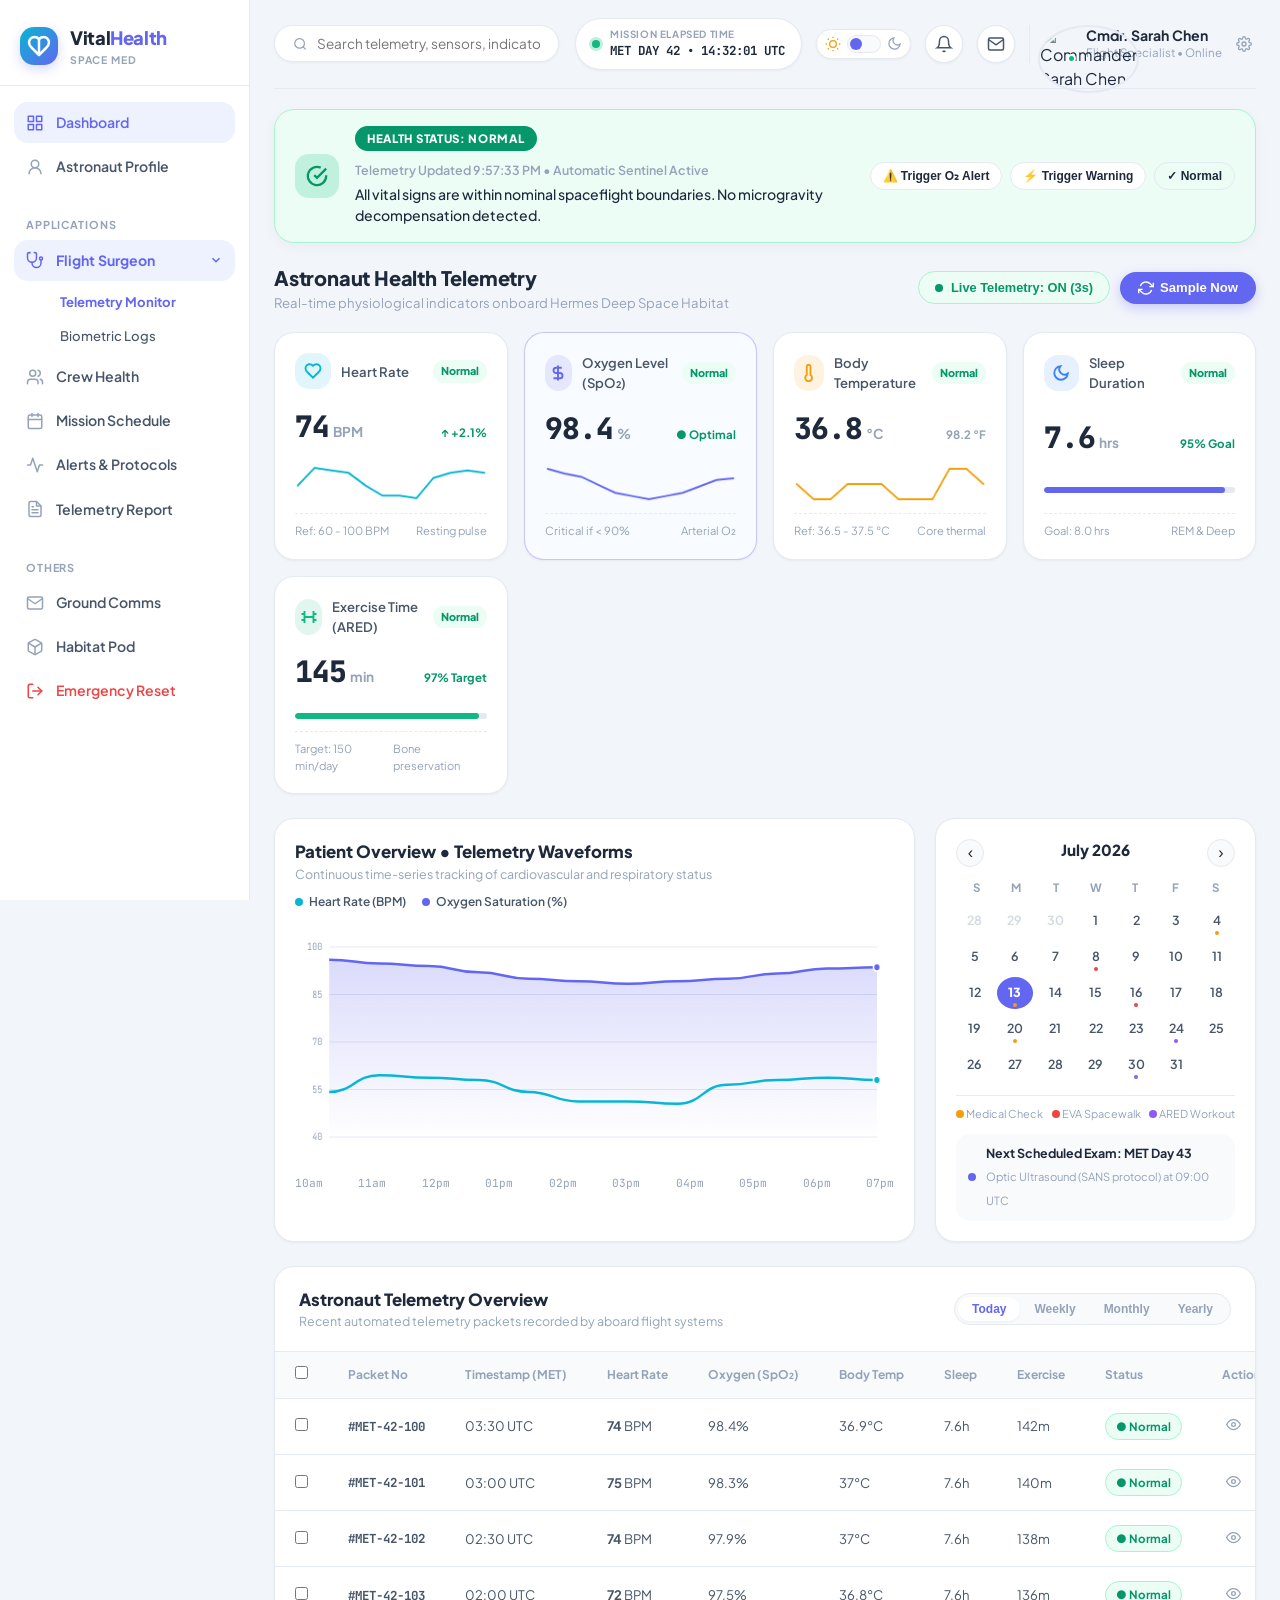
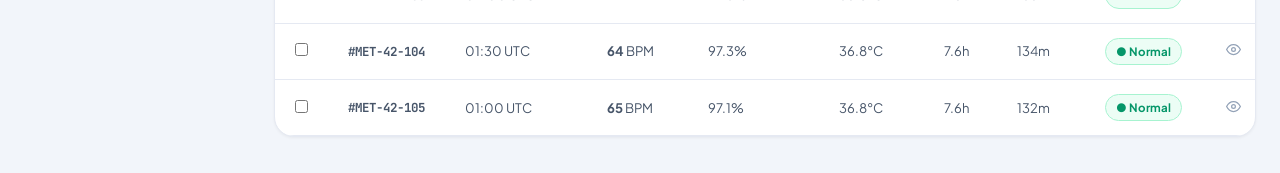
==== app/src/main/assets/index.html @ 0f3dd2e7 "feat: initialize AstroHealth base project Setup core project structure, theme definitions,  MainActi" ====
<!DOCTYPE html>
<html lang="en" data-theme="light">
<head>
  <meta charset="UTF-8">
  <meta name="viewport" content="width=device-width, initial-scale=1.0, maximum-scale=1.0, user-scalable=no">
  <title>VitalHealth — Astronaut Health Monitor</title>
  <link rel="stylesheet" href="style.css">
  <link rel="preconnect" href="https://fonts.googleapis.com">
  <link rel="preconnect" href="https://fonts.gstatic.com" crossorigin>
  <link href="https://fonts.googleapis.com/css2?family=Plus+Jakarta+Sans:wght@400;500;600;700;800&family=JetBrains+Mono:wght@500;700&display=swap" rel="stylesheet">
</head>
<body>
  <div class="app-layout">
    <!-- Left Sidebar -->
    <aside class="sidebar" id="sidebar">
      <div class="sidebar-header">
        <div class="brand">
          <div class="brand-logo">
            <svg width="24" height="24" viewBox="0 0 24 24" fill="none" stroke="currentColor" stroke-width="2.5" stroke-linecap="round" stroke-linejoin="round">
              <path d="M19 14c1.49-1.46 3-3.21 3-5.5A5.5 5.5 0 0 0 16.5 3c-1.76 0-3 .5-4.5 2-1.5-1.5-2.74-2-4.5-2A5.5 5.5 0 0 0 2 8.5c0 2.3 1.5 4.05 3 5.5l7 7Z"></path>
              <path d="M12 5v14"></path>
            </svg>
          </div>
          <div class="brand-text">
            <h2>Vital<span>Health</span></h2>
            <span class="sub-badge">SPACE MED</span>
          </div>
        </div>
        <button class="mobile-close-btn" id="mobileCloseBtn" aria-label="Close menu">✕</button>
      </div>

      <nav class="sidebar-nav">
        <div class="nav-section">
          <a href="#" class="nav-item active">
            <svg width="18" height="18" viewBox="0 0 24 24" fill="none" stroke="currentColor" stroke-width="2" stroke-linecap="round" stroke-linejoin="round">
              <rect x="3" y="3" width="7" height="7"></rect>
              <rect x="14" y="3" width="7" height="7"></rect>
              <rect x="14" y="14" width="7" height="7"></rect>
              <rect x="3" y="14" width="7" height="7"></rect>
            </svg>
            <span>Dashboard</span>
          </a>
          <a href="#" class="nav-item">
            <svg width="18" height="18" viewBox="0 0 24 24" fill="none" stroke="currentColor" stroke-width="2" stroke-linecap="round" stroke-linejoin="round">
              <circle cx="12" cy="8" r="5"></circle>
              <path d="M20 21a8 8 0 1 0-16 0"></path>
            </svg>
            <span>Astronaut Profile</span>
          </a>
        </div>

        <div class="nav-section">
          <span class="nav-heading">APPLICATIONS</span>
          <div class="nav-group open">
            <div class="nav-group-header">
              <div class="header-left">
                <svg width="18" height="18" viewBox="0 0 24 24" fill="none" stroke="currentColor" stroke-width="2" stroke-linecap="round" stroke-linejoin="round">
                  <path d="M4.8 2.3A.3.3 0 1 0 5 2H4a2 2 0 0 0-2 2v5a6 6 0 0 0 6 6v0a6 6 0 0 0 6-6V4a2 2 0 0 0-2-2h-1a.2.2 0 1 0 .3.3"></path>
                  <path d="M8 15v1a6 6 0 0 0 6 6v0a6 6 0 0 0 6-6v-4"></path>
                  <circle cx="20" cy="10" r="2"></circle>
                </svg>
                <span>Flight Surgeon</span>
              </div>
              <svg class="chevron" width="14" height="14" viewBox="0 0 24 24" fill="none" stroke="currentColor" stroke-width="2.5"><polyline points="6 9 12 15 18 9"></polyline></svg>
            </div>
            <div class="sub-menu">
              <a href="#" class="sub-item active">Telemetry Monitor</a>
              <a href="#" class="sub-item">Biometric Logs</a>
            </div>
          </div>

          <a href="#" class="nav-item">
            <svg width="18" height="18" viewBox="0 0 24 24" fill="none" stroke="currentColor" stroke-width="2" stroke-linecap="round" stroke-linejoin="round">
              <path d="M16 21v-2a4 4 0 0 0-4-4H6a4 4 0 0 0-4 4v2"></path>
              <circle cx="9" cy="7" r="4"></circle>
              <path d="M22 21v-2a4 4 0 0 0-3-3.87"></path>
              <path d="M16 3.13a4 4 0 0 1 0 7.75"></path>
            </svg>
            <span>Crew Health</span>
          </a>

          <a href="#" class="nav-item">
            <svg width="18" height="18" viewBox="0 0 24 24" fill="none" stroke="currentColor" stroke-width="2" stroke-linecap="round" stroke-linejoin="round">
              <rect x="3" y="4" width="18" height="18" rx="2" ry="2"></rect>
              <line x1="16" y1="2" x2="16" y2="6"></line>
              <line x1="8" y1="2" x2="8" y2="6"></line>
              <line x1="3" y1="10" x2="21" y2="10"></line>
            </svg>
            <span>Mission Schedule</span>
          </a>

          <a href="#" class="nav-item">
            <svg width="18" height="18" viewBox="0 0 24 24" fill="none" stroke="currentColor" stroke-width="2" stroke-linecap="round" stroke-linejoin="round">
              <path d="M22 12h-4l-3 9L9 3l-3 9H2"></path>
            </svg>
            <span>Alerts & Protocols</span>
          </a>

          <a href="#" class="nav-item">
            <svg width="18" height="18" viewBox="0 0 24 24" fill="none" stroke="currentColor" stroke-width="2" stroke-linecap="round" stroke-linejoin="round">
              <path d="M14 2H6a2 2 0 0 0-2 2v16a2 2 0 0 0 2 2h12a2 2 0 0 0 2-2V8z"></path>
              <polyline points="14 2 14 8 20 8"></polyline>
              <line x1="16" y1="13" x2="8" y2="13"></line>
              <line x1="16" y1="17" x2="8" y2="17"></line>
              <polyline points="10 9 9 9 8 9"></polyline>
            </svg>
            <span>Telemetry Report</span>
          </a>
        </div>

        <div class="nav-section">
          <span class="nav-heading">OTHERS</span>
          <a href="#" class="nav-item">
            <svg width="18" height="18" viewBox="0 0 24 24" fill="none" stroke="currentColor" stroke-width="2" stroke-linecap="round" stroke-linejoin="round">
              <path d="M4 4h16c1.1 0 2 .9 2 2v12c0 1.1-.9 2-2 2H4c-1.1 0-2-.9-2-2V6c0-1.1.9-2 2-2z"></path>
              <polyline points="22,6 12,13 2,6"></polyline>
            </svg>
            <span>Ground Comms</span>
          </a>
          <a href="#" class="nav-item">
            <svg width="18" height="18" viewBox="0 0 24 24" fill="none" stroke="currentColor" stroke-width="2" stroke-linecap="round" stroke-linejoin="round">
              <path d="M21 16V8a2 2 0 0 0-1-1.73l-7-4a2 2 0 0 0-2 0l-7 4A2 2 0 0 0 3 8v8a2 2 0 0 0 1 1.73l7 4a2 2 0 0 0 2 0l7-4A2 2 0 0 0 21 16z"></path>
              <polyline points="3.27 6.96 12 12.01 20.73 6.96"></polyline>
              <line x1="12" y1="22.08" x2="12" y2="12"></line>
            </svg>
            <span>Habitat Pod</span>
          </a>
          <a href="#" class="nav-item text-danger" id="resetBtn">
            <svg width="18" height="18" viewBox="0 0 24 24" fill="none" stroke="currentColor" stroke-width="2" stroke-linecap="round" stroke-linejoin="round">
              <path d="M9 21H5a2 2 0 0 1-2-2V5a2 2 0 0 1 2-2h4"></path>
              <polyline points="16 17 21 12 16 7"></polyline>
              <line x1="21" y1="12" x2="9" y2="12"></line>
            </svg>
            <span>Emergency Reset</span>
          </a>
        </div>
      </nav>
    </aside>

    <!-- Main Content Area -->
    <main class="main-content">
      <!-- Top Navigation Bar -->
      <header class="topbar">
        <div class="topbar-left">
          <button class="mobile-toggle-btn" id="mobileToggleBtn" aria-label="Open menu">
            <svg width="22" height="22" viewBox="0 0 24 24" fill="none" stroke="currentColor" stroke-width="2">
              <line x1="3" y1="12" x2="21" y2="12"></line>
              <line x1="3" y1="6" x2="21" y2="6"></line>
              <line x1="3" y1="18" x2="21" y2="18"></line>
            </svg>
          </button>
          
          <div class="search-box">
            <svg width="16" height="16" viewBox="0 0 24 24" fill="none" stroke="currentColor" stroke-width="2">
              <circle cx="11" cy="11" r="8"></circle>
              <line x1="21" y1="21" x2="16.65" y2="16.65"></line>
            </svg>
            <input type="text" placeholder="Search telemetry, sensors, indicators..." aria-label="Search">
          </div>
        </div>

        <div class="topbar-right">
          <!-- Mission Day / Time Indicator (STEP 5) -->
          <div class="mission-time-chip" title="Mission Elapsed Time (MET)">
            <span class="pulse-dot"></span>
            <div class="chip-text">
              <span class="chip-label">MISSION ELAPSED TIME</span>
              <strong id="missionTimeDisplay">MET DAY 42 • 14:32:08 UTC</strong>
            </div>
          </div>

          <!-- Light & Dark Mode Toggle Switch (Exact Match to User Reference) -->
          <div class="theme-toggle-wrapper">
            <button class="theme-toggle-btn" id="themeToggleBtn" aria-label="Toggle Light and Dark Mode" title="Switch Theme">
              <span class="icon-sun">
                <svg width="16" height="16" viewBox="0 0 24 24" fill="none" stroke="currentColor" stroke-width="2">
                  <circle cx="12" cy="12" r="5"></circle>
                  <line x1="12" y1="1" x2="12" y2="3"></line>
                  <line x1="12" y1="21" x2="12" y2="23"></line>
                  <line x1="4.22" y1="4.22" x2="5.64" y2="5.64"></line>
                  <line x1="18.36" y1="18.36" x2="19.78" y2="19.78"></line>
                  <line x1="1" y1="12" x2="3" y2="12"></line>
                  <line x1="21" y1="12" x2="23" y2="12"></line>
                  <line x1="4.22" y1="19.78" x2="5.64" y2="18.36"></line>
                  <line x1="18.36" y1="5.64" x2="19.78" y2="4.22"></line>
                </svg>
              </span>
              <span class="toggle-pill">
                <span class="pill-thumb"></span>
              </span>
              <span class="icon-moon">
                <svg width="15" height="15" viewBox="0 0 24 24" fill="none" stroke="currentColor" stroke-width="2">
                  <path d="M21 12.79A9 9 0 1 1 11.21 3 7 7 0 0 0 21 12.79z"></path>
                </svg>
              </span>
            </button>
          </div>

          <!-- Alert Notification Bell -->
          <div class="action-icon-btn notification-btn" id="notifBell" title="Health Alerts">
            <svg width="18" height="18" viewBox="0 0 24 24" fill="none" stroke="currentColor" stroke-width="2">
              <path d="M18 8A6 6 0 0 0 6 8c0 7-3 9-3 9h18s-3-2-3-9"></path>
              <path d="M13.73 21a2 2 0 0 1-3.46 0"></path>
            </svg>
            <span class="badge" id="alertBadge">1</span>
          </div>

          <!-- Comms Mail -->
          <div class="action-icon-btn" title="Mission Communications">
            <svg width="18" height="18" viewBox="0 0 24 24" fill="none" stroke="currentColor" stroke-width="2">
              <path d="M4 4h16c1.1 0 2 .9 2 2v12c0 1.1-.9 2-2 2H4c-1.1 0-2-.9-2-2V6c0-1.1.9-2 2-2z"></path>
              <polyline points="22,6 12,13 2,6"></polyline>
            </svg>
          </div>

          <!-- Astronaut Profile Badge -->
          <div class="user-profile">
            <div class="avatar-wrap">
              <img src="https://images.unsplash.com/photo-1534528741775-53994a69daeb?auto=format&fit=crop&w=120&q=80" alt="Commander Sarah Chen" class="avatar-img">
              <span class="online-status"></span>
            </div>
            <div class="user-info">
              <span class="user-name">Cmdr. Sarah Chen</span>
              <span class="user-role">Flight Specialist • Online</span>
            </div>
            <button class="settings-gear" aria-label="Settings">
              <svg width="16" height="16" viewBox="0 0 24 24" fill="none" stroke="currentColor" stroke-width="2">
                <circle cx="12" cy="12" r="3"></circle>
                <path d="M19.4 15a1.65 1.65 0 0 0 .33 1.82l.06.06a2 2 0 0 1 0 2.83 2 2 0 0 1-2.83 0l-.06-.06a1.65 1.65 0 0 0-1.82-.33 1.65 1.65 0 0 0-1 1.51V21a2 2 0 0 1-2 2 2 2 0 0 1-2-2v-.09A1.65 1.65 0 0 0 9 19.4a1.65 1.65 0 0 0-1.82.33l-.06.06a2 2 0 0 1-2.83 0 2 2 0 0 1 0-2.83l.06-.06a1.65 1.65 0 0 0 .33-1.82 1.65 1.65 0 0 0-1.51-1H3a2 2 0 0 1-2-2 2 2 0 0 1 2-2h.09A1.65 1.65 0 0 0 4.6 9a1.65 1.65 0 0 0-.33-1.82l-.06-.06a2 2 0 0 1 0-2.83 2 2 0 0 1 2.83 0l.06.06a1.65 1.65 0 0 0 1.82.33H9a1.65 1.65 0 0 0 1-1.51V3a2 2 0 0 1 2-2 2 2 0 0 1 2 2v.09a1.65 1.65 0 0 0 1 1.51 1.65 1.65 0 0 0 1.82-.33l.06-.06a2 2 0 0 1 2.83 0 2 2 0 0 1 0 2.83l-.06.06a1.65 1.65 0 0 0-.33 1.82V9a1.65 1.65 0 0 0 1.51 1H21a2 2 0 0 1 2 2 2 2 0 0 1-2 2h-.09a1.65 1.65 0 0 0-1.51 1z"></path>
              </svg>
            </button>
          </div>
        </div>
      </header>

      <!-- Alert Banner Container (STEP 4: Alert Condition) -->
      <section class="alert-section" id="alertBannerSection">
        <div class="alert-banner normal" id="globalAlertBanner">
          <div class="alert-icon-box" id="alertIconBox">
            <svg width="20" height="20" viewBox="0 0 24 24" fill="none" stroke="currentColor" stroke-width="2.5">
              <path d="M22 11.08V12a10 10 0 1 1-5.93-9.14"></path>
              <polyline points="22 4 12 14.01 9 11.01"></polyline>
            </svg>
          </div>
          <div class="alert-content">
            <div class="alert-badge-row">
              <!-- STEP 3: Simple Health Status Indicator: Normal / Warning / Critical -->
              <span class="status-pill normal" id="mainStatusBadge">HEALTH STATUS: NORMAL</span>
              <span class="alert-sub" id="alertTimestamp">Live Bio-Telemetry Monitoring</span>
            </div>
            <p class="alert-desc" id="alertDescription">
              All vital signs are within nominal spaceflight boundaries. No microgravity decompensation detected.
            </p>
          </div>
          <div class="alert-actions">
            <!-- Test trigger buttons for testing Step 3 and Step 4 -->
            <button class="sim-btn" id="simCriticalBtn" title="Test Critical Alert (Oxygen &lt; 90%)">⚠️ Trigger O₂ Alert</button>
            <button class="sim-btn" id="simWarningBtn" title="Test Warning Alert">⚡ Trigger Warning</button>
            <button class="sim-btn outline" id="simNormalBtn" title="Reset to Normal">✓ Normal</button>
          </div>
        </div>
      </section>

      <!-- Dashboard Controls Row -->
      <div class="controls-bar">
        <div class="left-info">
          <h3>Astronaut Health Telemetry</h3>
          <p>Real-time physiological indicators onboard Hermes Deep Space Habitat</p>
        </div>
        <div class="right-controls">
          <button class="live-feed-toggle active" id="liveToggleBtn">
            <span class="live-blip"></span>
            <span id="liveToggleText">Live Telemetry: ON (3s)</span>
          </button>
          <button class="action-btn-primary" id="manualSampleBtn">
            <svg width="16" height="16" viewBox="0 0 24 24" fill="none" stroke="currentColor" stroke-width="2"><polyline points="23 4 23 10 17 10"></polyline><polyline points="1 20 1 14 7 14"></polyline><path d="M3.51 9a9 9 0 0 1 14.85-3.36L23 10M1 14l4.64 4.36A9 9 0 0 0 20.49 15"></path></svg>
            <span>Sample Now</span>
          </button>
        </div>
      </div>

      <!-- STEP 2: Display at least 4 health parameters -->
      <!-- Top 5 Vital Stat Cards (Matching the 2nd user image layout) -->
      <section class="stat-cards-grid">
        <!-- 1. Heart Rate -->
        <div class="card stat-card" id="cardHeartRate">
          <div class="stat-header">
            <div class="stat-meta">
              <span class="stat-icon-wrap cyan">
                <svg width="18" height="18" viewBox="0 0 24 24" fill="none" stroke="currentColor" stroke-width="2.5">
                  <path d="M19 14c1.49-1.46 3-3.21 3-5.5A5.5 5.5 0 0 0 16.5 3c-1.76 0-3 .5-4.5 2-1.5-1.5-2.74-2-4.5-2A5.5 5.5 0 0 0 2 8.5c0 2.3 1.5 4.05 3 5.5l7 7Z"></path>
                </svg>
              </span>
              <span class="stat-label">Heart Rate</span>
            </div>
            <span class="status-tag normal" id="tagHeartRate">Normal</span>
          </div>
          <div class="stat-body">
            <div class="stat-value-wrap">
              <h2 id="valHeartRate">74</h2>
              <span class="stat-unit">BPM</span>
            </div>
            <span class="stat-trend positive" id="trendHeartRate">↑ +2.1%</span>
          </div>
          <!-- Sparkline Canvas -->
          <canvas class="sparkline-canvas" id="sparkHeartRate" width="220" height="40"></canvas>
          <div class="stat-footer">
            <span>Ref: 60 - 100 BPM</span>
            <span class="stat-subtle">Resting pulse</span>
          </div>
        </div>

        <!-- 2. Oxygen Level (SpO2) - ALERT CONDITION: < 90% -> CRITICAL ALERT -->
        <div class="card stat-card highlighted" id="cardOxygen">
          <div class="stat-header">
            <div class="stat-meta">
              <span class="stat-icon-wrap purple">
                <svg width="18" height="18" viewBox="0 0 24 24" fill="none" stroke="currentColor" stroke-width="2.5">
                  <path d="M12 2v20M17 5H9.5a3.5 3.5 0 0 0 0 7h5a3.5 3.5 0 0 1 0 7H6"></path>
                </svg>
              </span>
              <span class="stat-label">Oxygen Level (SpO₂)</span>
            </div>
            <span class="status-tag normal" id="tagOxygen">Normal</span>
          </div>
          <div class="stat-body">
            <div class="stat-value-wrap">
              <h2 id="valOxygen">98.4</h2>
              <span class="stat-unit">%</span>
            </div>
            <span class="stat-trend positive" id="trendOxygen">● Optimal</span>
          </div>
          <canvas class="sparkline-canvas" id="sparkOxygen" width="220" height="40"></canvas>
          <div class="stat-footer">
            <span>Critical if &lt; 90%</span>
            <span class="stat-subtle">Arterial O₂</span>
          </div>
        </div>

        <!-- 3. Body Temperature -->
        <div class="card stat-card" id="cardTemp">
          <div class="stat-header">
            <div class="stat-meta">
              <span class="stat-icon-wrap amber">
                <svg width="18" height="18" viewBox="0 0 24 24" fill="none" stroke="currentColor" stroke-width="2.5">
                  <path d="M14 14.76V3.5a2.5 2.5 0 0 0-5 0v11.26a4.5 4.5 0 1 0 5 0z"></path>
                </svg>
              </span>
              <span class="stat-label">Body Temperature</span>
            </div>
            <span class="status-tag normal" id="tagTemp">Normal</span>
          </div>
          <div class="stat-body">
            <div class="stat-value-wrap">
              <h2 id="valTemp">36.8</h2>
              <span class="stat-unit">°C</span>
            </div>
            <span class="stat-trend neutral" id="trendTemp">98.2 °F</span>
          </div>
          <canvas class="sparkline-canvas" id="sparkTemp" width="220" height="40"></canvas>
          <div class="stat-footer">
            <span>Ref: 36.5 - 37.5 °C</span>
            <span class="stat-subtle">Core thermal</span>
          </div>
        </div>

        <!-- 4. Sleep Duration -->
        <div class="card stat-card" id="cardSleep">
          <div class="stat-header">
            <div class="stat-meta">
              <span class="stat-icon-wrap blue">
                <svg width="18" height="18" viewBox="0 0 24 24" fill="none" stroke="currentColor" stroke-width="2.5">
                  <path d="M21 12.79A9 9 0 1 1 11.21 3 7 7 0 0 0 21 12.79z"></path>
                </svg>
              </span>
              <span class="stat-label">Sleep Duration</span>
            </div>
            <span class="status-tag normal" id="tagSleep">Normal</span>
          </div>
          <div class="stat-body">
            <div class="stat-value-wrap">
              <h2 id="valSleep">7.6</h2>
              <span class="stat-unit">hrs</span>
            </div>
            <span class="stat-trend positive" id="trendSleep">95% Goal</span>
          </div>
          <div class="progress-track">
            <div class="progress-bar" id="sleepProgressBar" style="width: 95%;"></div>
          </div>
          <div class="stat-footer">
            <span>Goal: 8.0 hrs</span>
            <span class="stat-subtle">REM &amp; Deep</span>
          </div>
        </div>

        <!-- 5. Exercise Time (ARED) -->
        <div class="card stat-card" id="cardExercise">
          <div class="stat-header">
            <div class="stat-meta">
              <span class="stat-icon-wrap green">
                <svg width="18" height="18" viewBox="0 0 24 24" fill="none" stroke="currentColor" stroke-width="2.5">
                  <path d="M6 4v16M18 4v16M2 8h4M18 8h4M2 16h4M18 16h4M6 12h12"></path>
                </svg>
              </span>
              <span class="stat-label">Exercise Time (ARED)</span>
            </div>
            <span class="status-tag normal" id="tagExercise">Normal</span>
          </div>
          <div class="stat-body">
            <div class="stat-value-wrap">
              <h2 id="valExercise">145</h2>
              <span class="stat-unit">min</span>
            </div>
            <span class="stat-trend positive" id="trendExercise">97% Target</span>
          </div>
          <div class="progress-track">
            <div class="progress-bar green" id="exerciseProgressBar" style="width: 96%;"></div>
          </div>
          <div class="stat-footer">
            <span>Target: 150 min/day</span>
            <span class="stat-subtle">Bone preservation</span>
          </div>
        </div>
      </section>

      <!-- Middle Section: Main Interactive Chart & Calendar (Matching Image 2) -->
      <section class="middle-grid">
        <!-- Main Telemetry Spline Chart -->
        <div class="card chart-card">
          <div class="card-header">
            <div>
              <h3 class="card-title">Patient Overview • Telemetry Waveforms</h3>
              <p class="card-subtitle">Continuous time-series tracking of cardiovascular and respiratory status</p>
            </div>
            <div class="chart-legend">
              <span class="legend-item"><span class="dot heart"></span> Heart Rate (BPM)</span>
              <span class="legend-item"><span class="dot oxygen"></span> Oxygen Saturation (%)</span>
            </div>
          </div>

          <div class="chart-container">
            <canvas id="mainTelemetryChart" width="700" height="240"></canvas>
            <div class="chart-tooltip" id="chartTooltip">
              <span class="tt-time" id="ttTime">12:00 AM</span>
              <div class="tt-row"><span class="tt-dot heart"></span> HR: <strong id="ttHr">74 BPM</strong></div>
              <div class="tt-row"><span class="tt-dot oxygen"></span> SpO₂: <strong id="ttOx">98.5%</strong></div>
            </div>
          </div>

          <div class="chart-axis-labels" id="chartAxisLabels">
            <span>10am</span><span>11am</span><span>12pm</span><span>01pm</span><span>02pm</span><span>03pm</span><span>04pm</span><span>05pm</span><span>06pm</span><span>07pm</span>
          </div>
        </div>

        <!-- Mission Calendar & Medical Events (Matching Image 2 Calendar Card) -->
        <div class="card calendar-card">
          <div class="card-header calendar-header">
            <button class="cal-nav-btn" id="calPrevMonth" aria-label="Previous Month">‹</button>
            <h4 class="calendar-month-title" id="calMonthTitle">July 2026</h4>
            <button class="cal-nav-btn" id="calNextMonth" aria-label="Next Month">›</button>
          </div>

          <div class="calendar-table">
            <div class="cal-weekdays">
              <span>S</span><span>M</span><span>T</span><span>W</span><span>T</span><span>F</span><span>S</span>
            </div>
            <div class="cal-days-grid" id="calDaysGrid">
              <!-- Dynamically populated days -->
            </div>
          </div>

          <div class="calendar-legend">
            <span><span class="dot appt"></span> Medical Check</span>
            <span><span class="dot meeting"></span> EVA Spacewalk</span>
            <span><span class="dot surgery"></span> ARED Workout</span>
          </div>

          <div class="upcoming-item">
            <div class="upcoming-dot"></div>
            <div class="upcoming-info">
              <strong>Next Scheduled Exam: MET Day 43</strong>
              <span>Optic Ultrasound (SANS protocol) at 09:00 UTC</span>
            </div>
          </div>
        </div>
      </section>

      <!-- Bottom Section: Telemetry Log Table (Matching Image 2 Table) -->
      <section class="table-section">
        <div class="card table-card">
          <div class="table-card-header">
            <div>
              <h3 class="card-title">Astronaut Telemetry Overview</h3>
              <p class="card-subtitle">Recent automated telemetry packets recorded by aboard flight systems</p>
            </div>
            <div class="table-time-filter">
              <button class="tab-pill active">Today</button>
              <button class="tab-pill">Weekly</button>
              <button class="tab-pill">Monthly</button>
              <button class="tab-pill">Yearly</button>
            </div>
          </div>

          <div class="table-responsive">
            <table class="telemetry-table">
              <thead>
                <tr>
                  <th width="40"><input type="checkbox" aria-label="Select all"></th>
                  <th>Packet No</th>
                  <th>Timestamp (MET)</th>
                  <th>Heart Rate</th>
                  <th>Oxygen (SpO₂)</th>
                  <th>Body Temp</th>
                  <th>Sleep</th>
                  <th>Exercise</th>
                  <th>Status</th>
                  <th width="80">Action</th>
                </tr>
              </thead>
              <tbody id="telemetryTableBody">
                <!-- Dynamically generated rows -->
              </tbody>
            </table>
          </div>
        </div>
      </section>
    </main>
  </div>

  <script src="app.js"></script>
</body>
</html>
---- app/src/main/assets/style.css ----
/* =========================================================
   VitalHealth — Design System & Stylesheet
   Supports Light Mode & Dark Mode matching reference UI/UX
   ========================================================= */

:root {
  /* Light Theme (Default) */
  --bg-app: #f2f5fa;
  --bg-card: #ffffff;
  --bg-card-highlight: #f8fbff;
  --bg-sidebar: #ffffff;
  --bg-subtle: #f8fafc;
  --bg-hover: #f1f5f9;
  
  --border-color: #e5e9f2;
  --border-focus: #818cf8;
  
  --text-primary: #1e293b;
  --text-secondary: #475569;
  --text-muted: #94a3b8;
  
  --primary-accent: #6366f1;
  --primary-light: #eef2ff;
  --primary-text: #4f46e5;
  
  --secondary-accent: #06b6d4;
  --secondary-light: #ecfeff;
  
  --status-normal-bg: #ecfdf5;
  --status-normal-text: #059669;
  --status-normal-border: #a7f3d0;
  
  --status-warning-bg: #fffbeb;
  --status-warning-text: #d97706;
  --status-warning-border: #fde68a;
  
  --status-critical-bg: #fef2f2;
  --status-critical-text: #dc2626;
  --status-critical-border: #fecaca;
  
  --shadow-sm: 0 1px 3px rgba(0, 0, 0, 0.05);
  --shadow-md: 0 4px 16px -2px rgba(15, 23, 42, 0.05);
  --shadow-lg: 0 10px 30px -4px rgba(15, 23, 42, 0.08);

  --radius-sm: 8px;
  --radius-md: 14px;
  --radius-lg: 20px;
  --radius-full: 9999px;
  
  --font-main: 'Plus Jakarta Sans', system-ui, -apple-system, sans-serif;
  --font-mono: 'JetBrains Mono', monospace;
  
  --transition: all 0.25s cubic-bezier(0.16, 1, 0.3, 1);
}

[data-theme="dark"] {
  --bg-app: #090e1a;
  --bg-card: #121a2d;
  --bg-card-highlight: #15223c;
  --bg-sidebar: #0e1526;
  --bg-subtle: #18233c;
  --bg-hover: #1c2946;
  
  --border-color: #1e2b48;
  --border-focus: #6366f1;
  
  --text-primary: #f8fafc;
  --text-secondary: #cbd5e1;
  --text-muted: #64748b;
  
  --primary-accent: #818cf8;
  --primary-light: #1e1b4b;
  --primary-text: #c7d2fe;
  
  --secondary-accent: #22d3ee;
  --secondary-light: #083344;
  
  --status-normal-bg: rgba(16, 185, 129, 0.15);
  --status-normal-text: #34d399;
  --status-normal-border: rgba(52, 211, 153, 0.3);
  
  --status-warning-bg: rgba(245, 158, 11, 0.15);
  --status-warning-text: #fbbf24;
  --status-warning-border: rgba(251, 191, 36, 0.3);
  
  --status-critical-bg: rgba(239, 68, 68, 0.18);
  --status-critical-text: #f87171;
  --status-critical-border: rgba(248, 113, 113, 0.4);
  
  --shadow-sm: 0 1px 3px rgba(0, 0, 0, 0.25);
  --shadow-md: 0 6px 20px rgba(0, 0, 0, 0.35);
  --shadow-lg: 0 12px 35px rgba(0, 0, 0, 0.45);
}

/* ================= Base Reset ================= */
* {
  box-sizing: border-box;
  margin: 0;
  padding: 0;
}

body {
  font-family: var(--font-main);
  background-color: var(--bg-app);
  color: var(--text-primary);
  line-height: 1.5;
  transition: background-color 0.3s ease, color 0.3s ease;
  overflow-x: hidden;
  -webkit-font-smoothing: antialiased;
}

/* ================= Layout Structure ================= */
.app-layout {
  display: flex;
  min-height: 100vh;
  width: 100%;
}

/* ================= Left Sidebar ================= */
.sidebar {
  width: 250px;
  background-color: var(--bg-sidebar);
  border-right: 1px solid var(--border-color);
  display: flex;
  flex-direction: column;
  position: sticky;
  top: 0;
  height: 100vh;
  flex-shrink: 0;
  transition: var(--transition);
  z-index: 100;
}

.sidebar-header {
  padding: 24px 20px 18px;
  display: flex;
  align-items: center;
  justify-content: space-between;
  border-bottom: 1px solid var(--border-color);
}

.brand {
  display: flex;
  align-items: center;
  gap: 12px;
}

.brand-logo {
  width: 38px;
  height: 38px;
  background: linear-gradient(135deg, #06b6d4, #6366f1);
  color: #ffffff;
  border-radius: var(--radius-md);
  display: flex;
  align-items: center;
  justify-content: center;
  box-shadow: 0 4px 12px rgba(99, 102, 241, 0.25);
}

.brand-text h2 {
  font-size: 1.15rem;
  font-weight: 800;
  letter-spacing: -0.02em;
  color: var(--text-primary);
}

.brand-text h2 span {
  color: var(--primary-accent);
}

.sub-badge {
  font-size: 0.65rem;
  font-weight: 700;
  color: var(--text-muted);
  letter-spacing: 0.08em;
  display: block;
}

.mobile-close-btn {
  display: none;
  background: none;
  border: none;
  font-size: 1.25rem;
  color: var(--text-muted);
  cursor: pointer;
}

.sidebar-nav {
  padding: 16px 14px;
  overflow-y: auto;
  flex: 1;
}

.nav-section {
  margin-bottom: 22px;
}

.nav-heading {
  font-size: 0.68rem;
  font-weight: 700;
  letter-spacing: 0.08em;
  color: var(--text-muted);
  padding: 8px 12px 6px;
  display: block;
}

.nav-item {
  display: flex;
  align-items: center;
  gap: 12px;
  padding: 10px 12px;
  border-radius: var(--radius-md);
  color: var(--text-secondary);
  font-size: 0.88rem;
  font-weight: 600;
  text-decoration: none;
  transition: var(--transition);
  margin-bottom: 3px;
}

.nav-item svg {
  color: var(--text-muted);
  transition: var(--transition);
}

.nav-item:hover {
  background-color: var(--bg-hover);
  color: var(--text-primary);
}

.nav-item:hover svg {
  color: var(--primary-accent);
}

.nav-item.active {
  background-color: var(--primary-light);
  color: var(--primary-accent);
}

.nav-item.active svg {
  color: var(--primary-accent);
}

.nav-group {
  margin-bottom: 4px;
}

.nav-group-header {
  display: flex;
  align-items: center;
  justify-content: space-between;
  padding: 10px 12px;
  border-radius: var(--radius-md);
  color: var(--primary-accent);
  background-color: var(--primary-light);
  font-size: 0.88rem;
  font-weight: 700;
  cursor: pointer;
}

.header-left {
  display: flex;
  align-items: center;
  gap: 12px;
}

.sub-menu {
  padding-left: 36px;
  margin-top: 4px;
}

.sub-item {
  display: block;
  padding: 7px 10px;
  font-size: 0.82rem;
  color: var(--text-secondary);
  text-decoration: none;
  font-weight: 500;
  border-radius: var(--radius-sm);
  transition: var(--transition);
}

.sub-item:hover {
  color: var(--primary-accent);
}

.sub-item.active {
  color: var(--primary-accent);
  font-weight: 700;
}

.text-danger {
  color: #ef4444 !important;
}

.text-danger svg {
  color: #ef4444 !important;
}

/* ================= Main Content Area ================= */
.main-content {
  flex: 1;
  display: flex;
  flex-direction: column;
  min-width: 0;
  padding: 0 24px 36px;
}

/* ================= Top Navigation Bar ================= */
.topbar {
  display: flex;
  align-items: center;
  justify-content: space-between;
  padding: 18px 0;
  border-bottom: 1px solid var(--border-color);
  margin-bottom: 20px;
  gap: 16px;
  flex-wrap: wrap;
}

.topbar-left {
  display: flex;
  align-items: center;
  gap: 12px;
  flex: 1;
  max-width: 380px;
}

.mobile-toggle-btn {
  display: none;
  background: var(--bg-card);
  border: 1px solid var(--border-color);
  border-radius: var(--radius-sm);
  padding: 7px;
  color: var(--text-primary);
  cursor: pointer;
}

.search-box {
  display: flex;
  align-items: center;
  gap: 10px;
  background-color: var(--bg-card);
  border: 1px solid var(--border-color);
  border-radius: var(--radius-full);
  padding: 9px 18px;
  width: 100%;
  box-shadow: var(--shadow-sm);
  transition: var(--transition);
}

.search-box:focus-within {
  border-color: var(--border-focus);
  box-shadow: 0 0 0 3px rgba(99, 102, 241, 0.15);
}

.search-box svg {
  color: var(--text-muted);
}

.search-box input {
  border: none;
  background: none;
  outline: none;
  color: var(--text-primary);
  font-size: 0.85rem;
  width: 100%;
  font-family: inherit;
}

.topbar-right {
  display: flex;
  align-items: center;
  gap: 14px;
}

/* Mission Day & Time Chip (STEP 5) */
.mission-time-chip {
  display: flex;
  align-items: center;
  gap: 10px;
  background: var(--bg-card);
  border: 1px solid var(--border-color);
  padding: 8px 16px;
  border-radius: var(--radius-full);
  box-shadow: var(--shadow-sm);
}

.pulse-dot {
  width: 8px;
  height: 8px;
  background-color: #10b981;
  border-radius: 50%;
  box-shadow: 0 0 0 3px rgba(16, 185, 129, 0.25);
  animation: pulseGreen 1.8s infinite;
}

@keyframes pulseGreen {
  0% { box-shadow: 0 0 0 0 rgba(16, 185, 129, 0.4); }
  70% { box-shadow: 0 0 0 6px rgba(16, 185, 129, 0); }
  100% { box-shadow: 0 0 0 0 rgba(16, 185, 129, 0); }
}

.chip-text {
  display: flex;
  flex-direction: column;
}

.chip-label {
  font-size: 0.62rem;
  font-weight: 700;
  color: var(--text-muted);
  letter-spacing: 0.06em;
}

.chip-text strong {
  font-size: 0.78rem;
  font-family: var(--font-mono);
  color: var(--text-primary);
}

/* ================= Theme Switch Toggle (User Reference) ================= */
.theme-toggle-wrapper {
  display: flex;
  align-items: center;
}

.theme-toggle-btn {
  display: flex;
  align-items: center;
  gap: 6px;
  background: var(--bg-card);
  border: 1px solid var(--border-color);
  border-radius: var(--radius-full);
  padding: 5px 8px;
  cursor: pointer;
  box-shadow: var(--shadow-sm);
  transition: var(--transition);
}

.theme-toggle-btn:hover {
  border-color: var(--border-focus);
}

.icon-sun {
  color: #f59e0b;
  display: flex;
  align-items: center;
}

.icon-moon {
  color: var(--text-muted);
  display: flex;
  align-items: center;
}

[data-theme="dark"] .icon-sun {
  color: var(--text-muted);
}

[data-theme="dark"] .icon-moon {
  color: #818cf8;
}

.toggle-pill {
  width: 34px;
  height: 18px;
  background-color: var(--bg-subtle);
  border: 1px solid var(--border-color);
  border-radius: var(--radius-full);
  position: relative;
  display: inline-block;
  transition: var(--transition);
}

.pill-thumb {
  position: absolute;
  top: 2px;
  left: 2px;
  width: 12px;
  height: 12px;
  background-color: var(--primary-accent);
  border-radius: 50%;
  transition: var(--transition);
}

[data-theme="dark"] .pill-thumb {
  transform: translateX(16px);
  background-color: #818cf8;
}

.action-icon-btn {
  width: 38px;
  height: 38px;
  border-radius: 50%;
  background: var(--bg-card);
  border: 1px solid var(--border-color);
  display: flex;
  align-items: center;
  justify-content: center;
  color: var(--text-secondary);
  cursor: pointer;
  position: relative;
  box-shadow: var(--shadow-sm);
  transition: var(--transition);
}

.action-icon-btn:hover {
  background-color: var(--bg-hover);
  color: var(--text-primary);
}

.notification-btn .badge {
  position: absolute;
  top: -2px;
  right: -2px;
  background-color: #ef4444;
  color: white;
  font-size: 0.65rem;
  font-weight: 800;
  min-width: 17px;
  height: 17px;
  border-radius: 50%;
  display: flex;
  align-items: center;
  justify-content: center;
  border: 2px solid var(--bg-card);
}

.user-profile {
  display: flex;
  align-items: center;
  gap: 10px;
  padding-left: 8px;
  border-left: 1px solid var(--border-color);
}

.avatar-wrap {
  position: relative;
  width: 38px;
  height: 38px;
}

.avatar-img {
  width: 100%;
  height: 100%;
  border-radius: 50%;
  object-fit: cover;
  border: 2px solid var(--border-color);
}

.online-status {
  position: absolute;
  bottom: 0;
  right: 0;
  width: 9px;
  height: 9px;
  background-color: #10b981;
  border: 2px solid var(--bg-card);
  border-radius: 50%;
}

.user-info {
  display: flex;
  flex-direction: column;
}

.user-name {
  font-size: 0.88rem;
  font-weight: 700;
  color: var(--text-primary);
  line-height: 1.2;
}

.user-role {
  font-size: 0.72rem;
  color: var(--text-muted);
}

.settings-gear {
  background: none;
  border: none;
  color: var(--text-muted);
  cursor: pointer;
  padding: 4px;
  display: flex;
  align-items: center;
  transition: var(--transition);
}

.settings-gear:hover {
  color: var(--text-primary);
  transform: rotate(45deg);
}

/* ================= Alert Banner Section (STEP 4 & STEP 3) ================= */
.alert-section {
  margin-bottom: 20px;
}

.alert-banner {
  border-radius: var(--radius-lg);
  padding: 16px 20px;
  display: flex;
  align-items: center;
  gap: 16px;
  box-shadow: var(--shadow-md);
  transition: var(--transition);
  border: 1px solid transparent;
  flex-wrap: wrap;
}

.alert-banner.normal {
  background-color: var(--status-normal-bg);
  border-color: var(--status-normal-border);
}

.alert-banner.warning {
  background-color: var(--status-warning-bg);
  border-color: var(--status-warning-border);
}

.alert-banner.critical {
  background-color: var(--status-critical-bg);
  border-color: var(--status-critical-border);
  animation: criticalPulse 2s infinite;
}

@keyframes criticalPulse {
  0% { box-shadow: 0 0 0 0 rgba(239, 68, 68, 0.4); }
  70% { box-shadow: 0 0 0 10px rgba(239, 68, 68, 0); }
  100% { box-shadow: 0 0 0 0 rgba(239, 68, 68, 0); }
}

.alert-icon-box {
  width: 44px;
  height: 44px;
  border-radius: var(--radius-md);
  display: flex;
  align-items: center;
  justify-content: center;
  flex-shrink: 0;
}

.alert-banner.normal .alert-icon-box {
  background-color: rgba(16, 185, 129, 0.2);
  color: var(--status-normal-text);
}

.alert-banner.warning .alert-icon-box {
  background-color: rgba(245, 158, 11, 0.2);
  color: var(--status-warning-text);
}

.alert-banner.critical .alert-icon-box {
  background-color: rgba(239, 68, 68, 0.25);
  color: var(--status-critical-text);
}

.alert-content {
  flex: 1;
  min-width: 240px;
}

.alert-badge-row {
  display: flex;
  align-items: center;
  gap: 10px;
  margin-bottom: 4px;
  flex-wrap: wrap;
}

/* STEP 3: Simple Health Status Indicator: Normal / Warning / Critical */
.status-pill {
  font-size: 0.72rem;
  font-weight: 800;
  letter-spacing: 0.06em;
  padding: 4px 12px;
  border-radius: var(--radius-full);
  display: inline-flex;
  align-items: center;
  gap: 6px;
}

.status-pill.normal {
  background-color: var(--status-normal-text);
  color: #ffffff;
}

.status-pill.warning {
  background-color: var(--status-warning-text);
  color: #ffffff;
}

.status-pill.critical {
  background-color: var(--status-critical-text);
  color: #ffffff;
}

.alert-sub {
  font-size: 0.78rem;
  font-weight: 600;
  color: var(--text-muted);
}

.alert-desc {
  font-size: 0.88rem;
  color: var(--text-primary);
  font-weight: 500;
}

.alert-actions {
  display: flex;
  align-items: center;
  gap: 8px;
  flex-wrap: wrap;
}

.sim-btn {
  background: var(--bg-card);
  border: 1px solid var(--border-color);
  color: var(--text-primary);
  font-size: 0.75rem;
  font-weight: 700;
  padding: 6px 12px;
  border-radius: var(--radius-md);
  cursor: pointer;
  transition: var(--transition);
}

.sim-btn:hover {
  border-color: var(--primary-accent);
  color: var(--primary-accent);
}

.sim-btn.outline {
  background: transparent;
}

/* ================= Controls Bar ================= */
.controls-bar {
  display: flex;
  align-items: center;
  justify-content: space-between;
  margin-bottom: 20px;
  flex-wrap: wrap;
  gap: 12px;
}

.left-info h3 {
  font-size: 1.25rem;
  font-weight: 800;
  letter-spacing: -0.01em;
}

.left-info p {
  font-size: 0.82rem;
  color: var(--text-muted);
}

.right-controls {
  display: flex;
  align-items: center;
  gap: 10px;
}

.live-feed-toggle {
  display: flex;
  align-items: center;
  gap: 8px;
  background: var(--bg-card);
  border: 1px solid var(--border-color);
  border-radius: var(--radius-full);
  padding: 8px 16px;
  font-size: 0.8rem;
  font-weight: 700;
  color: var(--text-secondary);
  cursor: pointer;
  transition: var(--transition);
}

.live-feed-toggle.active {
  background: var(--status-normal-bg);
  border-color: var(--status-normal-border);
  color: var(--status-normal-text);
}

.live-blip {
  width: 8px;
  height: 8px;
  background-color: var(--status-normal-text);
  border-radius: 50%;
  animation: pulseGreen 1.5s infinite;
}

.action-btn-primary {
  display: flex;
  align-items: center;
  gap: 6px;
  background: var(--primary-accent);
  color: #ffffff;
  border: none;
  border-radius: var(--radius-full);
  padding: 8px 18px;
  font-size: 0.82rem;
  font-weight: 700;
  cursor: pointer;
  box-shadow: 0 4px 12px rgba(99, 102, 241, 0.3);
  transition: var(--transition);
}

.action-btn-primary:hover {
  opacity: 0.92;
  transform: translateY(-1px);
}

/* ================= Card Generic Styles ================= */
.card {
  background-color: var(--bg-card);
  border: 1px solid var(--border-color);
  border-radius: var(--radius-lg);
  padding: 20px;
  box-shadow: var(--shadow-sm);
  transition: var(--transition);
}

.card:hover {
  box-shadow: var(--shadow-md);
}

.card.highlighted {
  background-color: var(--bg-card-highlight);
  border-color: rgba(99, 102, 241, 0.35);
}

/* ================= STEP 2: Stat Cards Grid ================= */
.stat-cards-grid {
  display: grid;
  grid-template-columns: repeat(auto-fit, minmax(210px, 1fr));
  gap: 16px;
  margin-bottom: 24px;
}

.stat-card {
  display: flex;
  flex-direction: column;
  justify-content: space-between;
}

.stat-header {
  display: flex;
  align-items: center;
  justify-content: space-between;
  margin-bottom: 14px;
}

.stat-meta {
  display: flex;
  align-items: center;
  gap: 10px;
}

.stat-icon-wrap {
  width: 36px;
  height: 36px;
  border-radius: var(--radius-md);
  display: flex;
  align-items: center;
  justify-content: center;
}

.stat-icon-wrap.cyan { background-color: rgba(6, 182, 212, 0.12); color: #06b6d4; }
.stat-icon-wrap.purple { background-color: rgba(99, 102, 241, 0.12); color: #6366f1; }
.stat-icon-wrap.amber { background-color: rgba(245, 158, 11, 0.12); color: #f59e0b; }
.stat-icon-wrap.blue { background-color: rgba(59, 130, 246, 0.12); color: #3b82f6; }
.stat-icon-wrap.green { background-color: rgba(16, 185, 129, 0.12); color: #10b981; }

.stat-label {
  font-size: 0.82rem;
  font-weight: 600;
  color: var(--text-secondary);
}

.status-tag {
  font-size: 0.68rem;
  font-weight: 800;
  padding: 3px 8px;
  border-radius: var(--radius-full);
}

.status-tag.normal { background: var(--status-normal-bg); color: var(--status-normal-text); }
.status-tag.warning { background: var(--status-warning-bg); color: var(--status-warning-text); }
.status-tag.critical { background: var(--status-critical-bg); color: var(--status-critical-text); }

.stat-body {
  display: flex;
  align-items: baseline;
  justify-content: space-between;
  margin-bottom: 8px;
}

.stat-value-wrap {
  display: flex;
  align-items: baseline;
  gap: 4px;
}

.stat-value-wrap h2 {
  font-size: 1.85rem;
  font-weight: 800;
  font-family: var(--font-mono);
  letter-spacing: -0.03em;
  color: var(--text-primary);
}

.stat-unit {
  font-size: 0.85rem;
  font-weight: 700;
  color: var(--text-muted);
}

.stat-trend {
  font-size: 0.72rem;
  font-weight: 700;
}

.stat-trend.positive { color: var(--status-normal-text); }
.stat-trend.warning { color: var(--status-warning-text); }
.stat-trend.danger { color: var(--status-critical-text); }
.stat-trend.neutral { color: var(--text-muted); }

.sparkline-canvas {
  width: 100%;
  height: 38px;
  margin: 6px 0 10px;
}

.progress-track {
  width: 100%;
  height: 6px;
  background-color: var(--border-color);
  border-radius: var(--radius-full);
  margin: 10px 0 12px;
  overflow: hidden;
}

.progress-bar {
  height: 100%;
  background-color: var(--primary-accent);
  border-radius: var(--radius-full);
  transition: width 0.4s ease;
}

.progress-bar.green {
  background-color: #10b981;
}

.stat-footer {
  display: flex;
  justify-content: space-between;
  font-size: 0.7rem;
  color: var(--text-muted);
  border-top: 1px dashed var(--border-color);
  padding-top: 8px;
}

/* ================= Middle Section: Spline Chart & Calendar ================= */
.middle-grid {
  display: grid;
  grid-template-columns: 2fr 1fr;
  gap: 20px;
  margin-bottom: 24px;
}

.chart-card {
  display: flex;
  flex-direction: column;
}

.card-header {
  display: flex;
  align-items: flex-start;
  justify-content: space-between;
  margin-bottom: 16px;
  flex-wrap: wrap;
  gap: 10px;
}

.card-title {
  font-size: 1.05rem;
  font-weight: 800;
  color: var(--text-primary);
}

.card-subtitle {
  font-size: 0.78rem;
  color: var(--text-muted);
}

.chart-legend {
  display: flex;
  align-items: center;
  gap: 16px;
}

.legend-item {
  display: flex;
  align-items: center;
  gap: 6px;
  font-size: 0.75rem;
  font-weight: 600;
  color: var(--text-secondary);
}

.dot {
  width: 8px;
  height: 8px;
  border-radius: 50%;
  display: inline-block;
}

.dot.heart { background-color: #06b6d4; }
.dot.oxygen { background-color: #6366f1; }

.chart-container {
  position: relative;
  width: 100%;
  height: 240px;
}

#mainTelemetryChart {
  width: 100%;
  height: 100%;
  cursor: crosshair;
}

.chart-tooltip {
  position: absolute;
  top: 10px;
  left: 50%;
  background: var(--bg-card);
  border: 1px solid var(--border-color);
  border-radius: var(--radius-md);
  padding: 8px 12px;
  box-shadow: var(--shadow-lg);
  pointer-events: none;
  font-size: 0.75rem;
  display: none;
  z-index: 10;
}

.tt-time {
  font-weight: 800;
  color: var(--text-muted);
  display: block;
  margin-bottom: 4px;
}

.tt-row {
  display: flex;
  align-items: center;
  gap: 6px;
  color: var(--text-primary);
  margin-top: 2px;
}

.tt-dot {
  width: 6px;
  height: 6px;
  border-radius: 50%;
}

.tt-dot.heart { background-color: #06b6d4; }
.tt-dot.oxygen { background-color: #6366f1; }

.chart-axis-labels {
  display: flex;
  justify-content: space-between;
  margin-top: 8px;
  font-size: 0.7rem;
  color: var(--text-muted);
  font-family: var(--font-mono);
}

/* ================= Calendar Card (Matching Image 2) ================= */
.calendar-card {
  display: flex;
  flex-direction: column;
  justify-content: space-between;
}

.calendar-header {
  margin-bottom: 12px;
}

.calendar-month-title {
  font-size: 0.95rem;
  font-weight: 800;
  color: var(--text-primary);
}

.cal-nav-btn {
  background: var(--bg-subtle);
  border: 1px solid var(--border-color);
  color: var(--text-primary);
  width: 28px;
  height: 28px;
  border-radius: 50%;
  font-size: 1rem;
  line-height: 1;
  display: flex;
  align-items: center;
  justify-content: center;
  cursor: pointer;
  transition: var(--transition);
}

.cal-nav-btn:hover {
  background: var(--primary-accent);
  color: white;
}

.cal-weekdays {
  display: grid;
  grid-template-columns: repeat(7, 1fr);
  text-align: center;
  font-size: 0.72rem;
  font-weight: 700;
  color: var(--text-muted);
  margin-bottom: 8px;
}

.cal-days-grid {
  display: grid;
  grid-template-columns: repeat(7, 1fr);
  gap: 4px;
  text-align: center;
}

.cal-day {
  height: 32px;
  display: flex;
  align-items: center;
  justify-content: center;
  font-size: 0.78rem;
  font-weight: 600;
  border-radius: 50%;
  color: var(--text-secondary);
  cursor: pointer;
  transition: var(--transition);
  position: relative;
}

.cal-day:hover {
  background-color: var(--bg-hover);
}

.cal-day.today {
  background-color: var(--primary-light);
  color: var(--primary-accent);
  font-weight: 800;
}

.cal-day.active-mission {
  background-color: var(--primary-accent);
  color: #ffffff;
  font-weight: 800;
}

.cal-day.other-month {
  color: var(--text-muted);
  opacity: 0.4;
}

.cal-dot-indicator {
  position: absolute;
  bottom: 2px;
  width: 4px;
  height: 4px;
  border-radius: 50%;
}

.cal-dot-indicator.appt { background-color: #f59e0b; }
.cal-dot-indicator.meeting { background-color: #ef4444; }
.cal-dot-indicator.surgery { background-color: #8b5cf6; }

.calendar-legend {
  display: flex;
  align-items: center;
  justify-content: space-between;
  margin-top: 14px;
  padding-top: 10px;
  border-top: 1px solid var(--border-color);
  font-size: 0.68rem;
  color: var(--text-muted);
}

.calendar-legend .dot.appt { background-color: #f59e0b; }
.calendar-legend .dot.meeting { background-color: #ef4444; }
.calendar-legend .dot.surgery { background-color: #8b5cf6; }

.upcoming-item {
  display: flex;
  align-items: center;
  gap: 10px;
  background: var(--bg-subtle);
  border-radius: var(--radius-md);
  padding: 10px 12px;
  margin-top: 12px;
}

.upcoming-dot {
  width: 8px;
  height: 8px;
  background-color: var(--primary-accent);
  border-radius: 50%;
  flex-shrink: 0;
}

.upcoming-info strong {
  display: block;
  font-size: 0.78rem;
  color: var(--text-primary);
}

.upcoming-info span {
  font-size: 0.7rem;
  color: var(--text-muted);
}

/* ================= Bottom Table Section ================= */
.table-card {
  padding: 0;
  overflow: hidden;
}

.table-card-header {
  display: flex;
  align-items: center;
  justify-content: space-between;
  padding: 20px 24px;
  border-bottom: 1px solid var(--border-color);
  flex-wrap: wrap;
  gap: 12px;
}

.table-time-filter {
  display: flex;
  align-items: center;
  background: var(--bg-subtle);
  border: 1px solid var(--border-color);
  border-radius: var(--radius-full);
  padding: 3px;
}

.tab-pill {
  border: none;
  background: transparent;
  padding: 5px 14px;
  font-size: 0.75rem;
  font-weight: 700;
  color: var(--text-muted);
  border-radius: var(--radius-full);
  cursor: pointer;
  transition: var(--transition);
}

.tab-pill.active {
  background: var(--bg-card);
  color: var(--primary-accent);
  box-shadow: var(--shadow-sm);
}

.table-responsive {
  overflow-x: auto;
}

.telemetry-table {
  width: 100%;
  border-collapse: collapse;
  text-align: left;
}

.telemetry-table th {
  padding: 14px 20px;
  font-size: 0.75rem;
  font-weight: 700;
  color: var(--text-muted);
  background-color: var(--bg-subtle);
  border-bottom: 1px solid var(--border-color);
  white-space: nowrap;
}

.telemetry-table td {
  padding: 14px 20px;
  font-size: 0.82rem;
  color: var(--text-secondary);
  border-bottom: 1px solid var(--border-color);
  white-space: nowrap;
}

.telemetry-table tr:hover td {
  background-color: var(--bg-hover);
}

.badge-status {
  display: inline-flex;
  align-items: center;
  gap: 6px;
  padding: 4px 10px;
  border-radius: var(--radius-full);
  font-size: 0.72rem;
  font-weight: 700;
}

.badge-status.normal {
  background: var(--status-normal-bg);
  color: var(--status-normal-text);
  border: 1px solid var(--status-normal-border);
}

.badge-status.warning {
  background: var(--status-warning-bg);
  color: var(--status-warning-text);
  border: 1px solid var(--status-warning-border);
}

.badge-status.critical {
  background: var(--status-critical-bg);
  color: var(--status-critical-text);
  border: 1px solid var(--status-critical-border);
}

.action-row-btn {
  background: none;
  border: none;
  color: var(--text-muted);
  cursor: pointer;
  padding: 4px;
  border-radius: 4px;
  transition: var(--transition);
}

.action-row-btn:hover {
  color: var(--primary-accent);
  background-color: var(--bg-subtle);
}

/* ================= Responsive Breakpoints ================= */
@media (max-width: 1100px) {
  .middle-grid {
    grid-template-columns: 1fr;
  }
}

@media (max-width: 900px) {
  .sidebar {
    position: fixed;
    left: -270px;
    box-shadow: var(--shadow-lg);
  }

  .sidebar.open {
    left: 0;
  }

  .mobile-close-btn {
    display: block;
  }

  .mobile-toggle-btn {
    display: block;
  }
}

@media (max-width: 650px) {
  .main-content {
    padding: 0 14px 24px;
  }

  .topbar {
    gap: 10px;
  }

  .topbar-left {
    max-width: 100%;
  }

  .mission-time-chip {
    order: 3;
    width: 100%;
    justify-content: center;
  }

  .stat-cards-grid {
    grid-template-columns: 1fr 1fr;
  }
}

@media (max-width: 480px) {
  .stat-cards-grid {
    grid-template-columns: 1fr;
  }
}
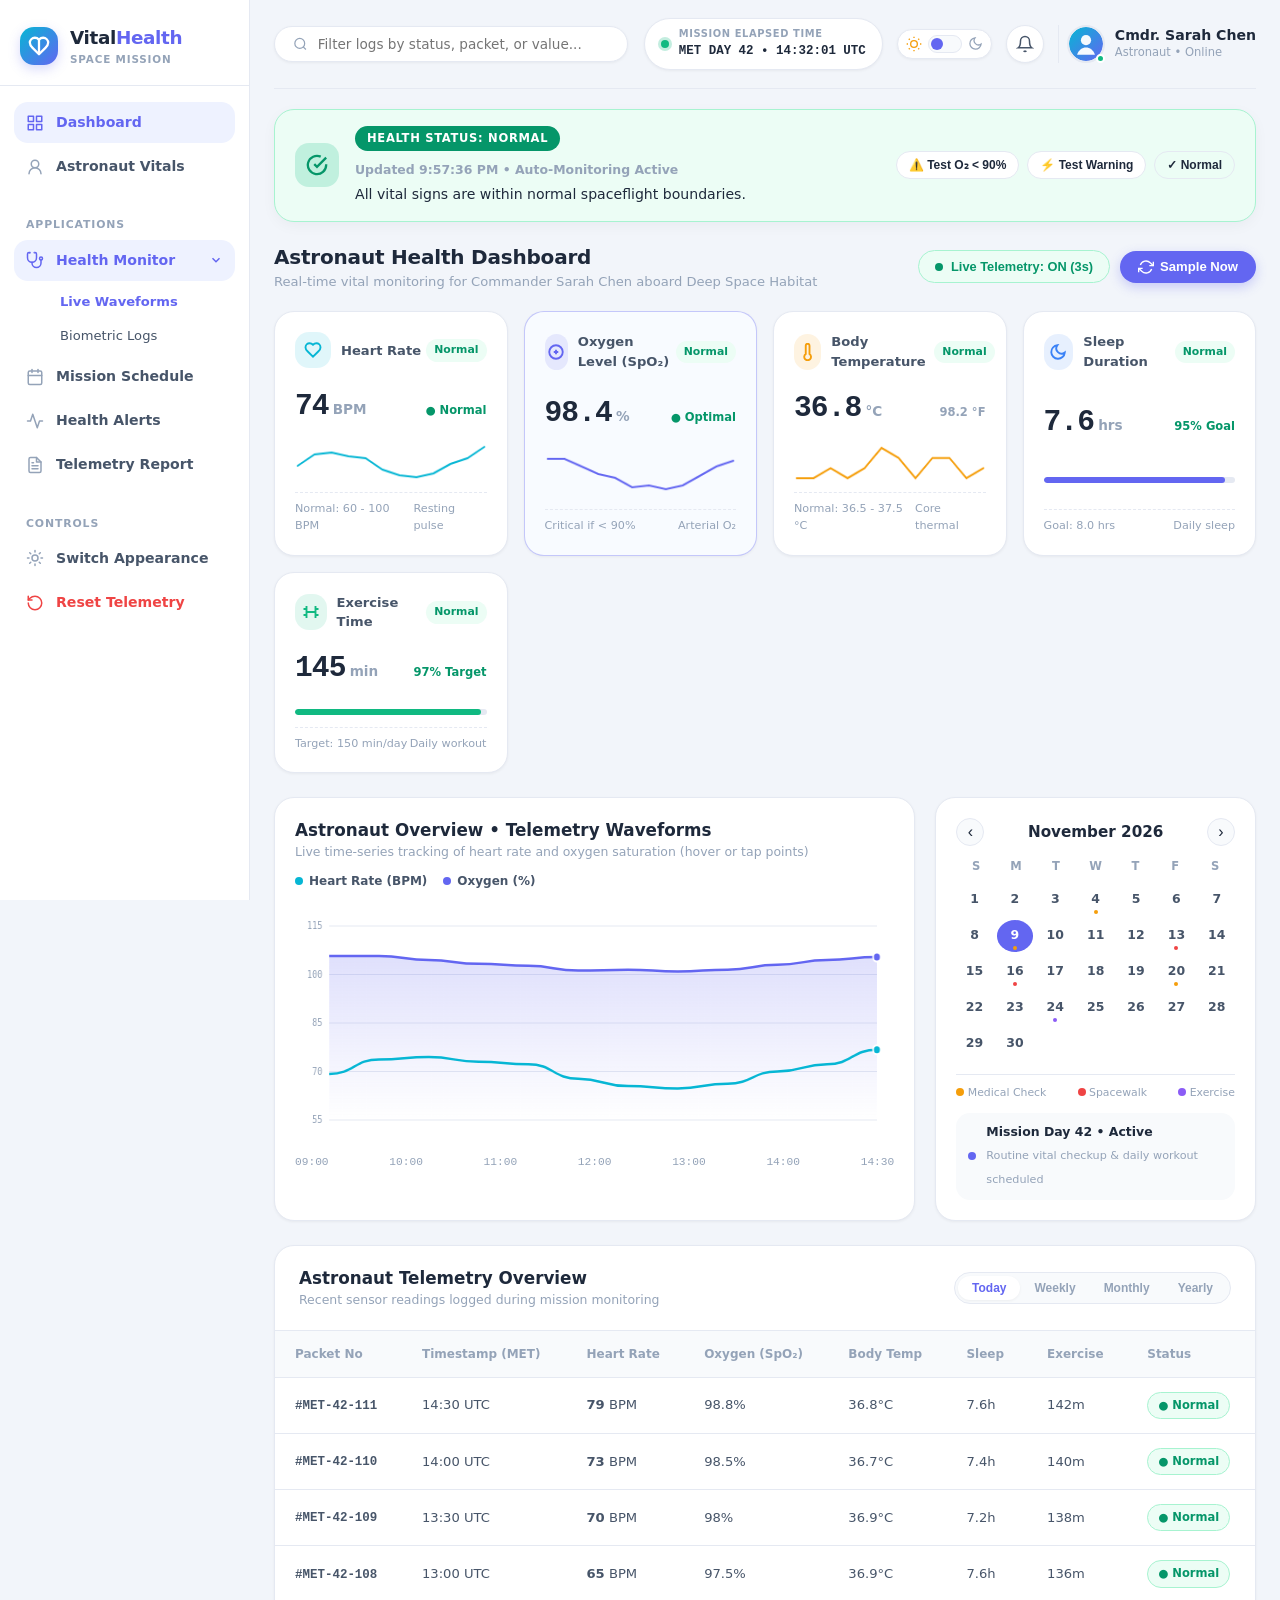
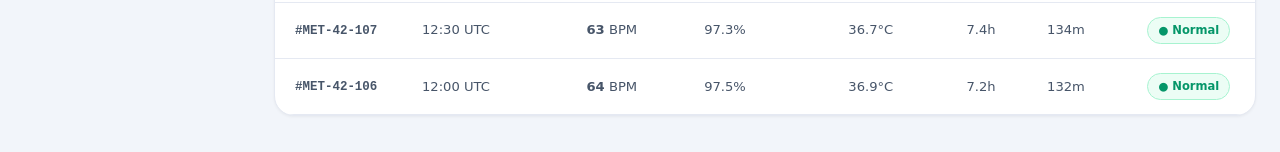
==== commit d29d0142: "refactor: transition to offline-first dashboard Remove external dependencies and network requirement" ====
--- a/app/src/main/assets/index.html
+++ b/app/src/main/assets/index.html
@@ -5,9 +5,6 @@
   <meta name="viewport" content="width=device-width, initial-scale=1.0, maximum-scale=1.0, user-scalable=no">
   <title>VitalHealth — Astronaut Health Monitor</title>
   <link rel="stylesheet" href="style.css">
-  <link rel="preconnect" href="https://fonts.googleapis.com">
-  <link rel="preconnect" href="https://fonts.gstatic.com" crossorigin>
-  <link href="https://fonts.googleapis.com/css2?family=Plus+Jakarta+Sans:wght@400;500;600;700;800&family=JetBrains+Mono:wght@500;700&display=swap" rel="stylesheet">
 </head>
 <body>
   <div class="app-layout">
@@ -16,14 +13,14 @@
       <div class="sidebar-header">
         <div class="brand">
           <div class="brand-logo">
-            <svg width="24" height="24" viewBox="0 0 24 24" fill="none" stroke="currentColor" stroke-width="2.5" stroke-linecap="round" stroke-linejoin="round">
+            <svg width="22" height="22" viewBox="0 0 24 24" fill="none" stroke="currentColor" stroke-width="2.5" stroke-linecap="round" stroke-linejoin="round">
               <path d="M19 14c1.49-1.46 3-3.21 3-5.5A5.5 5.5 0 0 0 16.5 3c-1.76 0-3 .5-4.5 2-1.5-1.5-2.74-2-4.5-2A5.5 5.5 0 0 0 2 8.5c0 2.3 1.5 4.05 3 5.5l7 7Z"></path>
               <path d="M12 5v14"></path>
             </svg>
           </div>
           <div class="brand-text">
             <h2>Vital<span>Health</span></h2>
-            <span class="sub-badge">SPACE MED</span>
+            <span class="sub-badge">SPACE MISSION</span>
           </div>
         </div>
         <button class="mobile-close-btn" id="mobileCloseBtn" aria-label="Close menu">✕</button>
@@ -31,7 +28,7 @@
 
       <nav class="sidebar-nav">
         <div class="nav-section">
-          <a href="#" class="nav-item active">
+          <a href="#top" class="nav-item active" data-target="alertBannerSection">
             <svg width="18" height="18" viewBox="0 0 24 24" fill="none" stroke="currentColor" stroke-width="2" stroke-linecap="round" stroke-linejoin="round">
               <rect x="3" y="3" width="7" height="7"></rect>
               <rect x="14" y="3" width="7" height="7"></rect>
@@ -40,46 +37,36 @@
             </svg>
             <span>Dashboard</span>
           </a>
-          <a href="#" class="nav-item">
+          <a href="#astronaut" class="nav-item" data-target="statCardsGrid">
             <svg width="18" height="18" viewBox="0 0 24 24" fill="none" stroke="currentColor" stroke-width="2" stroke-linecap="round" stroke-linejoin="round">
               <circle cx="12" cy="8" r="5"></circle>
               <path d="M20 21a8 8 0 1 0-16 0"></path>
             </svg>
-            <span>Astronaut Profile</span>
+            <span>Astronaut Vitals</span>
           </a>
         </div>
 
         <div class="nav-section">
           <span class="nav-heading">APPLICATIONS</span>
-          <div class="nav-group open">
-            <div class="nav-group-header">
+          <div class="nav-group open" id="navMonitorGroup">
+            <div class="nav-group-header" id="navGroupToggle">
               <div class="header-left">
                 <svg width="18" height="18" viewBox="0 0 24 24" fill="none" stroke="currentColor" stroke-width="2" stroke-linecap="round" stroke-linejoin="round">
                   <path d="M4.8 2.3A.3.3 0 1 0 5 2H4a2 2 0 0 0-2 2v5a6 6 0 0 0 6 6v0a6 6 0 0 0 6-6V4a2 2 0 0 0-2-2h-1a.2.2 0 1 0 .3.3"></path>
                   <path d="M8 15v1a6 6 0 0 0 6 6v0a6 6 0 0 0 6-6v-4"></path>
                   <circle cx="20" cy="10" r="2"></circle>
                 </svg>
-                <span>Flight Surgeon</span>
+                <span>Health Monitor</span>
               </div>
               <svg class="chevron" width="14" height="14" viewBox="0 0 24 24" fill="none" stroke="currentColor" stroke-width="2.5"><polyline points="6 9 12 15 18 9"></polyline></svg>
             </div>
             <div class="sub-menu">
-              <a href="#" class="sub-item active">Telemetry Monitor</a>
-              <a href="#" class="sub-item">Biometric Logs</a>
-            </div>
-          </div>
-
-          <a href="#" class="nav-item">
-            <svg width="18" height="18" viewBox="0 0 24 24" fill="none" stroke="currentColor" stroke-width="2" stroke-linecap="round" stroke-linejoin="round">
-              <path d="M16 21v-2a4 4 0 0 0-4-4H6a4 4 0 0 0-4 4v2"></path>
-              <circle cx="9" cy="7" r="4"></circle>
-              <path d="M22 21v-2a4 4 0 0 0-3-3.87"></path>
-              <path d="M16 3.13a4 4 0 0 1 0 7.75"></path>
-            </svg>
-            <span>Crew Health</span>
-          </a>
-
-          <a href="#" class="nav-item">
+              <a href="#waveforms" class="sub-item active" data-target="waveformsSection">Live Waveforms</a>
+              <a href="#logs" class="sub-item" data-target="telemetryTableSection">Biometric Logs</a>
+            </div>
+          </div>
+
+          <a href="#schedule" class="nav-item" data-target="calendarSection">
             <svg width="18" height="18" viewBox="0 0 24 24" fill="none" stroke="currentColor" stroke-width="2" stroke-linecap="round" stroke-linejoin="round">
               <rect x="3" y="4" width="18" height="18" rx="2" ry="2"></rect>
               <line x1="16" y1="2" x2="16" y2="6"></line>
@@ -89,14 +76,14 @@
             <span>Mission Schedule</span>
           </a>
 
-          <a href="#" class="nav-item">
+          <a href="#alerts" class="nav-item" data-target="alertBannerSection">
             <svg width="18" height="18" viewBox="0 0 24 24" fill="none" stroke="currentColor" stroke-width="2" stroke-linecap="round" stroke-linejoin="round">
               <path d="M22 12h-4l-3 9L9 3l-3 9H2"></path>
             </svg>
-            <span>Alerts & Protocols</span>
-          </a>
-
-          <a href="#" class="nav-item">
+            <span>Health Alerts</span>
+          </a>
+
+          <a href="#report" class="nav-item" data-target="telemetryTableSection">
             <svg width="18" height="18" viewBox="0 0 24 24" fill="none" stroke="currentColor" stroke-width="2" stroke-linecap="round" stroke-linejoin="round">
               <path d="M14 2H6a2 2 0 0 0-2 2v16a2 2 0 0 0 2 2h12a2 2 0 0 0 2-2V8z"></path>
               <polyline points="14 2 14 8 20 8"></polyline>
@@ -109,29 +96,20 @@
         </div>
 
         <div class="nav-section">
-          <span class="nav-heading">OTHERS</span>
-          <a href="#" class="nav-item">
-            <svg width="18" height="18" viewBox="0 0 24 24" fill="none" stroke="currentColor" stroke-width="2" stroke-linecap="round" stroke-linejoin="round">
-              <path d="M4 4h16c1.1 0 2 .9 2 2v12c0 1.1-.9 2-2 2H4c-1.1 0-2-.9-2-2V6c0-1.1.9-2 2-2z"></path>
-              <polyline points="22,6 12,13 2,6"></polyline>
-            </svg>
-            <span>Ground Comms</span>
-          </a>
-          <a href="#" class="nav-item">
-            <svg width="18" height="18" viewBox="0 0 24 24" fill="none" stroke="currentColor" stroke-width="2" stroke-linecap="round" stroke-linejoin="round">
-              <path d="M21 16V8a2 2 0 0 0-1-1.73l-7-4a2 2 0 0 0-2 0l-7 4A2 2 0 0 0 3 8v8a2 2 0 0 0 1 1.73l7 4a2 2 0 0 0 2 0l7-4A2 2 0 0 0 21 16z"></path>
-              <polyline points="3.27 6.96 12 12.01 20.73 6.96"></polyline>
-              <line x1="12" y1="22.08" x2="12" y2="12"></line>
-            </svg>
-            <span>Habitat Pod</span>
-          </a>
-          <a href="#" class="nav-item text-danger" id="resetBtn">
-            <svg width="18" height="18" viewBox="0 0 24 24" fill="none" stroke="currentColor" stroke-width="2" stroke-linecap="round" stroke-linejoin="round">
-              <path d="M9 21H5a2 2 0 0 1-2-2V5a2 2 0 0 1 2-2h4"></path>
-              <polyline points="16 17 21 12 16 7"></polyline>
-              <line x1="21" y1="12" x2="9" y2="12"></line>
-            </svg>
-            <span>Emergency Reset</span>
+          <span class="nav-heading">CONTROLS</span>
+          <a href="#toggle-theme" class="nav-item" id="sidebarThemeBtn">
+            <svg width="18" height="18" viewBox="0 0 24 24" fill="none" stroke="currentColor" stroke-width="2" stroke-linecap="round" stroke-linejoin="round">
+              <circle cx="12" cy="12" r="4"></circle>
+              <path d="M12 2v2M12 20v2M4.93 4.93l1.41 1.41M17.66 17.66l1.41 1.41M2 12h2M20 12h2M6.34 17.66l-1.41 1.41M19.07 4.93l-1.41 1.41"></path>
+            </svg>
+            <span>Switch Appearance</span>
+          </a>
+          <a href="#reset" class="nav-item text-danger" id="resetBtn">
+            <svg width="18" height="18" viewBox="0 0 24 24" fill="none" stroke="currentColor" stroke-width="2" stroke-linecap="round" stroke-linejoin="round">
+              <path d="M3 12a9 9 0 1 0 9-9 9.75 9.75 0 0 0-6.74 2.74L3 8"></path>
+              <path d="M3 3v5h5"></path>
+            </svg>
+            <span>Reset Telemetry</span>
           </a>
         </div>
       </nav>
@@ -149,18 +127,18 @@
               <line x1="3" y1="18" x2="21" y2="18"></line>
             </svg>
           </button>
-          
+
           <div class="search-box">
             <svg width="16" height="16" viewBox="0 0 24 24" fill="none" stroke="currentColor" stroke-width="2">
               <circle cx="11" cy="11" r="8"></circle>
               <line x1="21" y1="21" x2="16.65" y2="16.65"></line>
             </svg>
-            <input type="text" placeholder="Search telemetry, sensors, indicators..." aria-label="Search">
+            <input type="text" id="searchInput" placeholder="Filter logs by status, packet, or value..." aria-label="Search">
           </div>
         </div>
 
         <div class="topbar-right">
-          <!-- Mission Day / Time Indicator (STEP 5) -->
+          <!-- Mission Day / Time Indicator -->
           <div class="mission-time-chip" title="Mission Elapsed Time (MET)">
             <span class="pulse-dot"></span>
             <div class="chip-text">
@@ -169,9 +147,9 @@
             </div>
           </div>
 
-          <!-- Light & Dark Mode Toggle Switch (Exact Match to User Reference) -->
+          <!-- Light & Dark Mode Toggle Switch -->
           <div class="theme-toggle-wrapper">
-            <button class="theme-toggle-btn" id="themeToggleBtn" aria-label="Toggle Light and Dark Mode" title="Switch Theme">
+            <button class="theme-toggle-btn" id="themeToggleBtn" aria-label="Toggle Light and Dark Mode" title="Switch Light / Dark Mode">
               <span class="icon-sun">
                 <svg width="16" height="16" viewBox="0 0 24 24" fill="none" stroke="currentColor" stroke-width="2">
                   <circle cx="12" cy="12" r="5"></circle>
@@ -197,43 +175,41 @@
           </div>
 
           <!-- Alert Notification Bell -->
-          <div class="action-icon-btn notification-btn" id="notifBell" title="Health Alerts">
+          <button class="action-icon-btn notification-btn" id="notifBell" title="Jump to Health Status Alert" aria-label="Health Alerts">
             <svg width="18" height="18" viewBox="0 0 24 24" fill="none" stroke="currentColor" stroke-width="2">
               <path d="M18 8A6 6 0 0 0 6 8c0 7-3 9-3 9h18s-3-2-3-9"></path>
               <path d="M13.73 21a2 2 0 0 1-3.46 0"></path>
             </svg>
             <span class="badge" id="alertBadge">1</span>
-          </div>
-
-          <!-- Comms Mail -->
-          <div class="action-icon-btn" title="Mission Communications">
-            <svg width="18" height="18" viewBox="0 0 24 24" fill="none" stroke="currentColor" stroke-width="2">
-              <path d="M4 4h16c1.1 0 2 .9 2 2v12c0 1.1-.9 2-2 2H4c-1.1 0-2-.9-2-2V6c0-1.1.9-2 2-2z"></path>
-              <polyline points="22,6 12,13 2,6"></polyline>
-            </svg>
-          </div>
-
-          <!-- Astronaut Profile Badge -->
+          </button>
+
+          <!-- Astronaut Profile Badge (100% self-contained inline SVG avatar) -->
           <div class="user-profile">
             <div class="avatar-wrap">
-              <img src="https://images.unsplash.com/photo-1534528741775-53994a69daeb?auto=format&fit=crop&w=120&q=80" alt="Commander Sarah Chen" class="avatar-img">
+              <div class="avatar-svg" aria-label="Commander Sarah Chen">
+                <svg viewBox="0 0 40 40" width="38" height="38">
+                  <defs>
+                    <linearGradient id="avatarGrad" x1="0%" y1="0%" x2="100%" y2="100%">
+                      <stop offset="0%" stop-color="#06b6d4"/>
+                      <stop offset="100%" stop-color="#6366f1"/>
+                    </linearGradient>
+                  </defs>
+                  <circle cx="20" cy="20" r="20" fill="url(#avatarGrad)"/>
+                  <circle cx="20" cy="15.5" r="6" fill="#ffffff" opacity="0.95"/>
+                  <path d="M9.5 32.5c1.8-5.5 6-8.5 10.5-8.5s8.7 3 10.5 8.5" fill="#ffffff" opacity="0.95"/>
+                </svg>
+              </div>
               <span class="online-status"></span>
             </div>
             <div class="user-info">
               <span class="user-name">Cmdr. Sarah Chen</span>
-              <span class="user-role">Flight Specialist • Online</span>
-            </div>
-            <button class="settings-gear" aria-label="Settings">
-              <svg width="16" height="16" viewBox="0 0 24 24" fill="none" stroke="currentColor" stroke-width="2">
-                <circle cx="12" cy="12" r="3"></circle>
-                <path d="M19.4 15a1.65 1.65 0 0 0 .33 1.82l.06.06a2 2 0 0 1 0 2.83 2 2 0 0 1-2.83 0l-.06-.06a1.65 1.65 0 0 0-1.82-.33 1.65 1.65 0 0 0-1 1.51V21a2 2 0 0 1-2 2 2 2 0 0 1-2-2v-.09A1.65 1.65 0 0 0 9 19.4a1.65 1.65 0 0 0-1.82.33l-.06.06a2 2 0 0 1-2.83 0 2 2 0 0 1 0-2.83l.06-.06a1.65 1.65 0 0 0 .33-1.82 1.65 1.65 0 0 0-1.51-1H3a2 2 0 0 1-2-2 2 2 0 0 1 2-2h.09A1.65 1.65 0 0 0 4.6 9a1.65 1.65 0 0 0-.33-1.82l-.06-.06a2 2 0 0 1 0-2.83 2 2 0 0 1 2.83 0l.06.06a1.65 1.65 0 0 0 1.82.33H9a1.65 1.65 0 0 0 1-1.51V3a2 2 0 0 1 2-2 2 2 0 0 1 2 2v.09a1.65 1.65 0 0 0 1 1.51 1.65 1.65 0 0 0 1.82-.33l.06-.06a2 2 0 0 1 2.83 0 2 2 0 0 1 0 2.83l-.06.06a1.65 1.65 0 0 0-.33 1.82V9a1.65 1.65 0 0 0 1.51 1H21a2 2 0 0 1 2 2 2 2 0 0 1-2 2h-.09a1.65 1.65 0 0 0-1.51 1z"></path>
-              </svg>
-            </button>
+              <span class="user-role">Astronaut • Online</span>
+            </div>
           </div>
         </div>
       </header>
 
-      <!-- Alert Banner Container (STEP 4: Alert Condition) -->
+      <!-- Alert Banner Container -->
       <section class="alert-section" id="alertBannerSection">
         <div class="alert-banner normal" id="globalAlertBanner">
           <div class="alert-icon-box" id="alertIconBox">
@@ -244,19 +220,17 @@
           </div>
           <div class="alert-content">
             <div class="alert-badge-row">
-              <!-- STEP 3: Simple Health Status Indicator: Normal / Warning / Critical -->
               <span class="status-pill normal" id="mainStatusBadge">HEALTH STATUS: NORMAL</span>
               <span class="alert-sub" id="alertTimestamp">Live Bio-Telemetry Monitoring</span>
             </div>
             <p class="alert-desc" id="alertDescription">
-              All vital signs are within nominal spaceflight boundaries. No microgravity decompensation detected.
+              All vital signs are within normal spaceflight boundaries.
             </p>
           </div>
           <div class="alert-actions">
-            <!-- Test trigger buttons for testing Step 3 and Step 4 -->
-            <button class="sim-btn" id="simCriticalBtn" title="Test Critical Alert (Oxygen &lt; 90%)">⚠️ Trigger O₂ Alert</button>
-            <button class="sim-btn" id="simWarningBtn" title="Test Warning Alert">⚡ Trigger Warning</button>
-            <button class="sim-btn outline" id="simNormalBtn" title="Reset to Normal">✓ Normal</button>
+            <button class="sim-btn" id="simCriticalBtn" title="Simulate Oxygen < 90% Critical Alert">⚠️ Test O₂ &lt; 90%</button>
+            <button class="sim-btn" id="simWarningBtn" title="Simulate Warning Status">⚡ Test Warning</button>
+            <button class="sim-btn outline" id="simNormalBtn" title="Restore Normal Vitals">✓ Normal</button>
           </div>
         </div>
       </section>
@@ -264,8 +238,8 @@
       <!-- Dashboard Controls Row -->
       <div class="controls-bar">
         <div class="left-info">
-          <h3>Astronaut Health Telemetry</h3>
-          <p>Real-time physiological indicators onboard Hermes Deep Space Habitat</p>
+          <h3>Astronaut Health Dashboard</h3>
+          <p>Real-time vital monitoring for Commander Sarah Chen aboard Deep Space Habitat</p>
         </div>
         <div class="right-controls">
           <button class="live-feed-toggle active" id="liveToggleBtn">
@@ -279,9 +253,8 @@
         </div>
       </div>
 
-      <!-- STEP 2: Display at least 4 health parameters -->
-      <!-- Top 5 Vital Stat Cards (Matching the 2nd user image layout) -->
-      <section class="stat-cards-grid">
+      <!-- 5 Health Parameter Cards -->
+      <section class="stat-cards-grid" id="statCardsGrid">
         <!-- 1. Heart Rate -->
         <div class="card stat-card" id="cardHeartRate">
           <div class="stat-header">
@@ -300,23 +273,23 @@
               <h2 id="valHeartRate">74</h2>
               <span class="stat-unit">BPM</span>
             </div>
-            <span class="stat-trend positive" id="trendHeartRate">↑ +2.1%</span>
-          </div>
-          <!-- Sparkline Canvas -->
+            <span class="stat-trend positive" id="trendHeartRate">Normal range</span>
+          </div>
           <canvas class="sparkline-canvas" id="sparkHeartRate" width="220" height="40"></canvas>
           <div class="stat-footer">
-            <span>Ref: 60 - 100 BPM</span>
+            <span>Normal: 60 - 100 BPM</span>
             <span class="stat-subtle">Resting pulse</span>
           </div>
         </div>
 
-        <!-- 2. Oxygen Level (SpO2) - ALERT CONDITION: < 90% -> CRITICAL ALERT -->
+        <!-- 2. Oxygen Level (SpO2) -->
         <div class="card stat-card highlighted" id="cardOxygen">
           <div class="stat-header">
             <div class="stat-meta">
               <span class="stat-icon-wrap purple">
                 <svg width="18" height="18" viewBox="0 0 24 24" fill="none" stroke="currentColor" stroke-width="2.5">
-                  <path d="M12 2v20M17 5H9.5a3.5 3.5 0 0 0 0 7h5a3.5 3.5 0 0 1 0 7H6"></path>
+                  <circle cx="12" cy="12" r="9"></circle>
+                  <path d="M9 12h6M12 9v6"></path>
                 </svg>
               </span>
               <span class="stat-label">Oxygen Level (SpO₂)</span>
@@ -359,7 +332,7 @@
           </div>
           <canvas class="sparkline-canvas" id="sparkTemp" width="220" height="40"></canvas>
           <div class="stat-footer">
-            <span>Ref: 36.5 - 37.5 °C</span>
+            <span>Normal: 36.5 - 37.5 °C</span>
             <span class="stat-subtle">Core thermal</span>
           </div>
         </div>
@@ -389,11 +362,11 @@
           </div>
           <div class="stat-footer">
             <span>Goal: 8.0 hrs</span>
-            <span class="stat-subtle">REM &amp; Deep</span>
-          </div>
-        </div>
-
-        <!-- 5. Exercise Time (ARED) -->
+            <span class="stat-subtle">Daily sleep</span>
+          </div>
+        </div>
+
+        <!-- 5. Exercise Time -->
         <div class="card stat-card" id="cardExercise">
           <div class="stat-header">
             <div class="stat-meta">
@@ -402,7 +375,7 @@
                   <path d="M6 4v16M18 4v16M2 8h4M18 8h4M2 16h4M18 16h4M6 12h12"></path>
                 </svg>
               </span>
-              <span class="stat-label">Exercise Time (ARED)</span>
+              <span class="stat-label">Exercise Time</span>
             </div>
             <span class="status-tag normal" id="tagExercise">Normal</span>
           </div>
@@ -418,45 +391,43 @@
           </div>
           <div class="stat-footer">
             <span>Target: 150 min/day</span>
-            <span class="stat-subtle">Bone preservation</span>
+            <span class="stat-subtle">Daily workout</span>
           </div>
         </div>
       </section>
 
-      <!-- Middle Section: Main Interactive Chart & Calendar (Matching Image 2) -->
+      <!-- Middle Section: Main Interactive Chart & Calendar -->
       <section class="middle-grid">
         <!-- Main Telemetry Spline Chart -->
-        <div class="card chart-card">
+        <div class="card chart-card" id="waveformsSection">
           <div class="card-header">
             <div>
-              <h3 class="card-title">Patient Overview • Telemetry Waveforms</h3>
-              <p class="card-subtitle">Continuous time-series tracking of cardiovascular and respiratory status</p>
+              <h3 class="card-title">Astronaut Overview • Telemetry Waveforms</h3>
+              <p class="card-subtitle">Live time-series tracking of heart rate and oxygen saturation (hover or tap points)</p>
             </div>
             <div class="chart-legend">
               <span class="legend-item"><span class="dot heart"></span> Heart Rate (BPM)</span>
-              <span class="legend-item"><span class="dot oxygen"></span> Oxygen Saturation (%)</span>
-            </div>
-          </div>
-
-          <div class="chart-container">
+              <span class="legend-item"><span class="dot oxygen"></span> Oxygen (%)</span>
+            </div>
+          </div>
+
+          <div class="chart-container" id="chartContainer">
             <canvas id="mainTelemetryChart" width="700" height="240"></canvas>
             <div class="chart-tooltip" id="chartTooltip">
-              <span class="tt-time" id="ttTime">12:00 AM</span>
+              <span class="tt-time" id="ttTime">12:00</span>
               <div class="tt-row"><span class="tt-dot heart"></span> HR: <strong id="ttHr">74 BPM</strong></div>
               <div class="tt-row"><span class="tt-dot oxygen"></span> SpO₂: <strong id="ttOx">98.5%</strong></div>
             </div>
           </div>
 
-          <div class="chart-axis-labels" id="chartAxisLabels">
-            <span>10am</span><span>11am</span><span>12pm</span><span>01pm</span><span>02pm</span><span>03pm</span><span>04pm</span><span>05pm</span><span>06pm</span><span>07pm</span>
-          </div>
-        </div>
-
-        <!-- Mission Calendar & Medical Events (Matching Image 2 Calendar Card) -->
-        <div class="card calendar-card">
+          <div class="chart-axis-labels" id="chartAxisLabels"></div>
+        </div>
+
+        <!-- Mission Calendar & Schedule -->
+        <div class="card calendar-card" id="calendarSection">
           <div class="card-header calendar-header">
             <button class="cal-nav-btn" id="calPrevMonth" aria-label="Previous Month">‹</button>
-            <h4 class="calendar-month-title" id="calMonthTitle">July 2026</h4>
+            <h4 class="calendar-month-title" id="calMonthTitle">November 2026</h4>
             <button class="cal-nav-btn" id="calNextMonth" aria-label="Next Month">›</button>
           </div>
 
@@ -464,40 +435,38 @@
             <div class="cal-weekdays">
               <span>S</span><span>M</span><span>T</span><span>W</span><span>T</span><span>F</span><span>S</span>
             </div>
-            <div class="cal-days-grid" id="calDaysGrid">
-              <!-- Dynamically populated days -->
-            </div>
+            <div class="cal-days-grid" id="calDaysGrid"></div>
           </div>
 
           <div class="calendar-legend">
             <span><span class="dot appt"></span> Medical Check</span>
-            <span><span class="dot meeting"></span> EVA Spacewalk</span>
-            <span><span class="dot surgery"></span> ARED Workout</span>
-          </div>
-
-          <div class="upcoming-item">
+            <span><span class="dot meeting"></span> Spacewalk</span>
+            <span><span class="dot surgery"></span> Exercise</span>
+          </div>
+
+          <div class="upcoming-item" id="calendarDetailBox">
             <div class="upcoming-dot"></div>
             <div class="upcoming-info">
-              <strong>Next Scheduled Exam: MET Day 43</strong>
-              <span>Optic Ultrasound (SANS protocol) at 09:00 UTC</span>
+              <strong id="calSelectedTitle">Mission Day 42 • Active</strong>
+              <span id="calSelectedDesc">Routine vital checkup &amp; daily workout scheduled</span>
             </div>
           </div>
         </div>
       </section>
 
-      <!-- Bottom Section: Telemetry Log Table (Matching Image 2 Table) -->
-      <section class="table-section">
+      <!-- Bottom Section: Telemetry Log Table -->
+      <section class="table-section" id="telemetryTableSection">
         <div class="card table-card">
           <div class="table-card-header">
             <div>
               <h3 class="card-title">Astronaut Telemetry Overview</h3>
-              <p class="card-subtitle">Recent automated telemetry packets recorded by aboard flight systems</p>
-            </div>
-            <div class="table-time-filter">
-              <button class="tab-pill active">Today</button>
-              <button class="tab-pill">Weekly</button>
-              <button class="tab-pill">Monthly</button>
-              <button class="tab-pill">Yearly</button>
+              <p class="card-subtitle">Recent sensor readings logged during mission monitoring</p>
+            </div>
+            <div class="table-time-filter" id="tableTimeFilter">
+              <button class="tab-pill active" data-range="today">Today</button>
+              <button class="tab-pill" data-range="weekly">Weekly</button>
+              <button class="tab-pill" data-range="monthly">Monthly</button>
+              <button class="tab-pill" data-range="yearly">Yearly</button>
             </div>
           </div>
 
@@ -505,7 +474,6 @@
             <table class="telemetry-table">
               <thead>
                 <tr>
-                  <th width="40"><input type="checkbox" aria-label="Select all"></th>
                   <th>Packet No</th>
                   <th>Timestamp (MET)</th>
                   <th>Heart Rate</th>
@@ -514,12 +482,9 @@
                   <th>Sleep</th>
                   <th>Exercise</th>
                   <th>Status</th>
-                  <th width="80">Action</th>
                 </tr>
               </thead>
-              <tbody id="telemetryTableBody">
-                <!-- Dynamically generated rows -->
-              </tbody>
+              <tbody id="telemetryTableBody"></tbody>
             </table>
           </div>
         </div>
--- a/app/src/main/assets/style.css
+++ b/app/src/main/assets/style.css
@@ -1,6 +1,6 @@
 /* =========================================================
    VitalHealth — Design System & Stylesheet
-   Supports Light Mode & Dark Mode matching reference UI/UX
+   Pure CSS Light & Dark Mode (Zero External Libraries)
    ========================================================= */
 
 :root {
@@ -11,33 +11,33 @@
   --bg-sidebar: #ffffff;
   --bg-subtle: #f8fafc;
   --bg-hover: #f1f5f9;
-  
+
   --border-color: #e5e9f2;
   --border-focus: #818cf8;
-  
+
   --text-primary: #1e293b;
   --text-secondary: #475569;
   --text-muted: #94a3b8;
-  
+
   --primary-accent: #6366f1;
   --primary-light: #eef2ff;
   --primary-text: #4f46e5;
-  
+
   --secondary-accent: #06b6d4;
   --secondary-light: #ecfeff;
-  
+
   --status-normal-bg: #ecfdf5;
   --status-normal-text: #059669;
   --status-normal-border: #a7f3d0;
-  
+
   --status-warning-bg: #fffbeb;
   --status-warning-text: #d97706;
   --status-warning-border: #fde68a;
-  
+
   --status-critical-bg: #fef2f2;
   --status-critical-text: #dc2626;
   --status-critical-border: #fecaca;
-  
+
   --shadow-sm: 0 1px 3px rgba(0, 0, 0, 0.05);
   --shadow-md: 0 4px 16px -2px rgba(15, 23, 42, 0.05);
   --shadow-lg: 0 10px 30px -4px rgba(15, 23, 42, 0.08);
@@ -46,10 +46,10 @@
   --radius-md: 14px;
   --radius-lg: 20px;
   --radius-full: 9999px;
-  
-  --font-main: 'Plus Jakarta Sans', system-ui, -apple-system, sans-serif;
-  --font-mono: 'JetBrains Mono', monospace;
-  
+
+  --font-main: system-ui, -apple-system, "Segoe UI", Roboto, "Helvetica Neue", Arial, sans-serif;
+  --font-mono: ui-monospace, SFMono-Regular, Menlo, Monaco, Consolas, monospace;
+
   --transition: all 0.25s cubic-bezier(0.16, 1, 0.3, 1);
 }
 
@@ -60,33 +60,33 @@
   --bg-sidebar: #0e1526;
   --bg-subtle: #18233c;
   --bg-hover: #1c2946;
-  
+
   --border-color: #1e2b48;
   --border-focus: #6366f1;
-  
+
   --text-primary: #f8fafc;
   --text-secondary: #cbd5e1;
   --text-muted: #64748b;
-  
+
   --primary-accent: #818cf8;
   --primary-light: #1e1b4b;
   --primary-text: #c7d2fe;
-  
+
   --secondary-accent: #22d3ee;
   --secondary-light: #083344;
-  
+
   --status-normal-bg: rgba(16, 185, 129, 0.15);
   --status-normal-text: #34d399;
   --status-normal-border: rgba(52, 211, 153, 0.3);
-  
+
   --status-warning-bg: rgba(245, 158, 11, 0.15);
   --status-warning-text: #fbbf24;
   --status-warning-border: rgba(251, 191, 36, 0.3);
-  
+
   --status-critical-bg: rgba(239, 68, 68, 0.18);
   --status-critical-text: #f87171;
   --status-critical-border: rgba(248, 113, 113, 0.4);
-  
+
   --shadow-sm: 0 1px 3px rgba(0, 0, 0, 0.25);
   --shadow-md: 0 6px 20px rgba(0, 0, 0, 0.35);
   --shadow-lg: 0 12px 35px rgba(0, 0, 0, 0.45);
@@ -97,6 +97,10 @@
   box-sizing: border-box;
   margin: 0;
   padding: 0;
+}
+
+html {
+  scroll-behavior: smooth;
 }
 
 body {
@@ -256,6 +260,18 @@
   font-size: 0.88rem;
   font-weight: 700;
   cursor: pointer;
+}
+
+.nav-group .chevron {
+  transition: transform 0.2s ease;
+}
+
+.nav-group:not(.open) .chevron {
+  transform: rotate(-90deg);
+}
+
+.nav-group:not(.open) .sub-menu {
+  display: none;
 }
 
 .header-left {
@@ -374,7 +390,6 @@
   gap: 14px;
 }
 
-/* Mission Day & Time Chip (STEP 5) */
 .mission-time-chip {
   display: flex;
   align-items: center;
@@ -419,7 +434,7 @@
   color: var(--text-primary);
 }
 
-/* ================= Theme Switch Toggle (User Reference) ================= */
+/* ================= Theme Switch Toggle ================= */
 .theme-toggle-wrapper {
   display: flex;
   align-items: center;
@@ -541,12 +556,15 @@
   height: 38px;
 }
 
-.avatar-img {
-  width: 100%;
-  height: 100%;
+.avatar-svg {
+  width: 38px;
+  height: 38px;
   border-radius: 50%;
-  object-fit: cover;
+  overflow: hidden;
   border: 2px solid var(--border-color);
+  display: flex;
+  align-items: center;
+  justify-content: center;
 }
 
 .online-status {
@@ -577,23 +595,7 @@
   color: var(--text-muted);
 }
 
-.settings-gear {
-  background: none;
-  border: none;
-  color: var(--text-muted);
-  cursor: pointer;
-  padding: 4px;
-  display: flex;
-  align-items: center;
-  transition: var(--transition);
-}
-
-.settings-gear:hover {
-  color: var(--text-primary);
-  transform: rotate(45deg);
-}
-
-/* ================= Alert Banner Section (STEP 4 & STEP 3) ================= */
+/* ================= Alert Banner Section ================= */
 .alert-section {
   margin-bottom: 20px;
 }
@@ -670,7 +672,6 @@
   flex-wrap: wrap;
 }
 
-/* STEP 3: Simple Health Status Indicator: Normal / Warning / Critical */
 .status-pill {
   font-size: 0.72rem;
   font-weight: 800;
@@ -793,6 +794,11 @@
   animation: pulseGreen 1.5s infinite;
 }
 
+.live-feed-toggle:not(.active) .live-blip {
+  background-color: var(--text-muted);
+  animation: none;
+}
+
 .action-btn-primary {
   display: flex;
   align-items: center;
@@ -833,7 +839,7 @@
   border-color: rgba(99, 102, 241, 0.35);
 }
 
-/* ================= STEP 2: Stat Cards Grid ================= */
+/* ================= Stat Cards Grid ================= */
 .stat-cards-grid {
   display: grid;
   grid-template-columns: repeat(auto-fit, minmax(210px, 1fr));
@@ -1036,8 +1042,9 @@
 
 .chart-tooltip {
   position: absolute;
-  top: 10px;
+  top: 12px;
   left: 50%;
+  transform: translateX(-50%);
   background: var(--bg-card);
   border: 1px solid var(--border-color);
   border-radius: var(--radius-md);
@@ -1047,6 +1054,7 @@
   font-size: 0.75rem;
   display: none;
   z-index: 10;
+  min-width: 130px;
 }
 
 .tt-time {
@@ -1082,7 +1090,7 @@
   font-family: var(--font-mono);
 }
 
-/* ================= Calendar Card (Matching Image 2) ================= */
+/* ================= Calendar Card ================= */
 .calendar-card {
   display: flex;
   flex-direction: column;
@@ -1091,6 +1099,7 @@
 
 .calendar-header {
   margin-bottom: 12px;
+  align-items: center;
 }
 
 .calendar-month-title {
@@ -1170,6 +1179,7 @@
 .cal-day.other-month {
   color: var(--text-muted);
   opacity: 0.4;
+  cursor: default;
 }
 
 .cal-dot-indicator {
@@ -1331,21 +1341,6 @@
   border: 1px solid var(--status-critical-border);
 }
 
-.action-row-btn {
-  background: none;
-  border: none;
-  color: var(--text-muted);
-  cursor: pointer;
-  padding: 4px;
-  border-radius: 4px;
-  transition: var(--transition);
-}
-
-.action-row-btn:hover {
-  color: var(--primary-accent);
-  background-color: var(--bg-subtle);
-}
-
 /* ================= Responsive Breakpoints ================= */
 @media (max-width: 1100px) {
   .middle-grid {
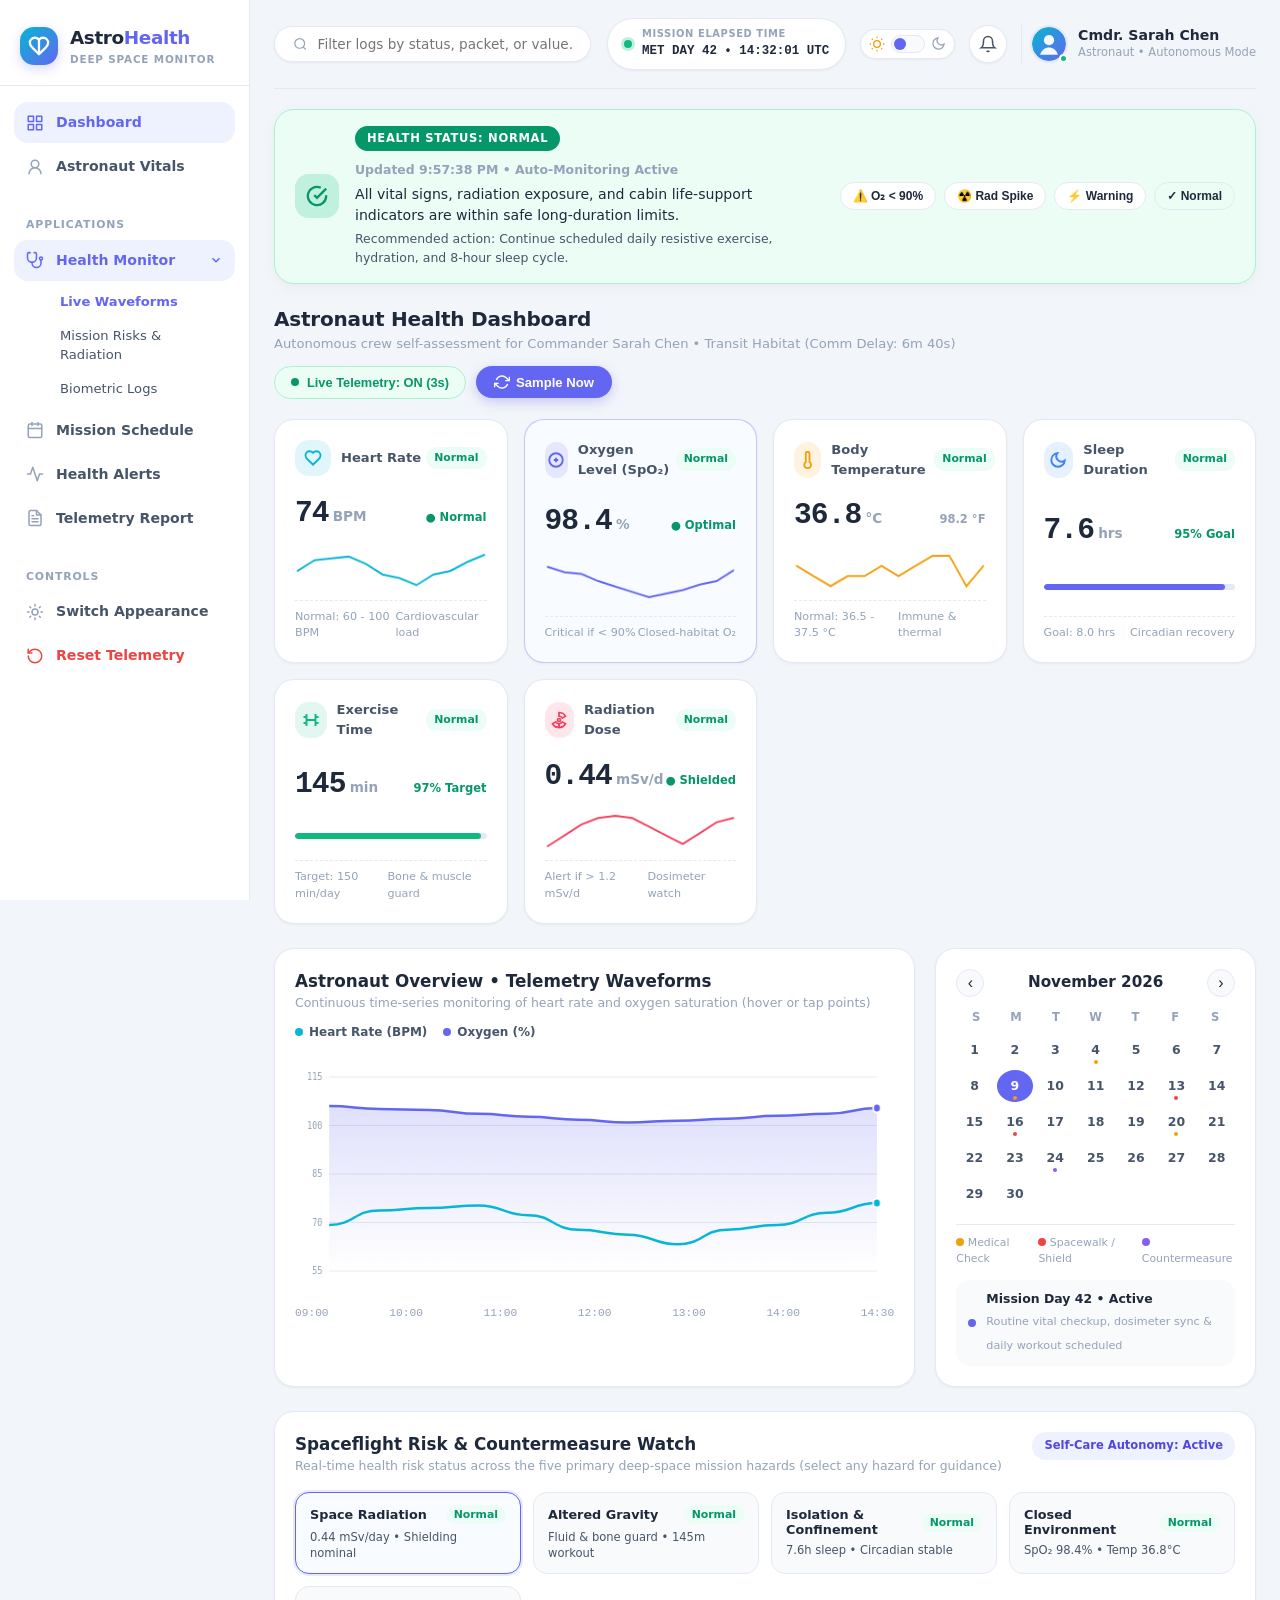
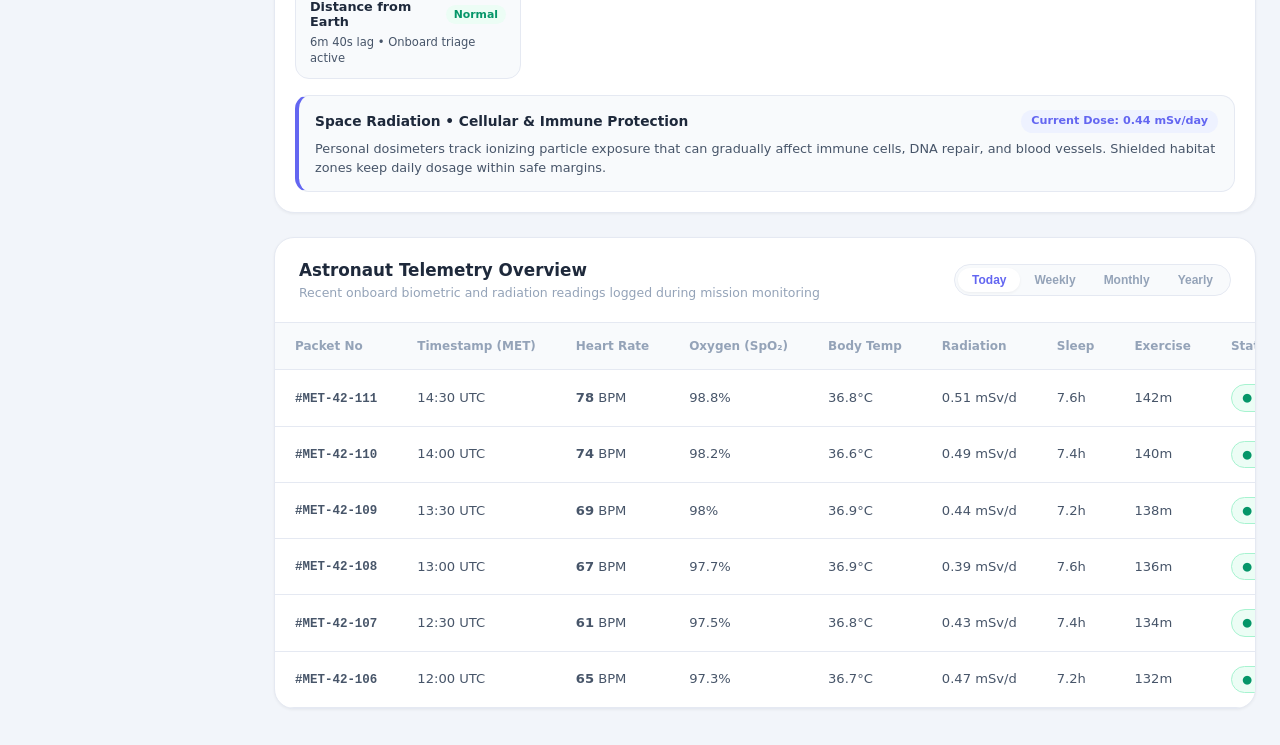
==== commit 15e2e305: "feat: rebrand to AstroHealth and add radiation monitoring - Rename project from VitalHealth to Astro" ====
--- a/app/src/main/assets/index.html
+++ b/app/src/main/assets/index.html
@@ -3,7 +3,7 @@
 <head>
   <meta charset="UTF-8">
   <meta name="viewport" content="width=device-width, initial-scale=1.0, maximum-scale=1.0, user-scalable=no">
-  <title>VitalHealth — Astronaut Health Monitor</title>
+  <title>AstroHealth — Astronaut Health Monitor</title>
   <link rel="stylesheet" href="style.css">
 </head>
 <body>
@@ -19,8 +19,8 @@
             </svg>
           </div>
           <div class="brand-text">
-            <h2>Vital<span>Health</span></h2>
-            <span class="sub-badge">SPACE MISSION</span>
+            <h2>Astro<span>Health</span></h2>
+            <span class="sub-badge">DEEP SPACE MONITOR</span>
           </div>
         </div>
         <button class="mobile-close-btn" id="mobileCloseBtn" aria-label="Close menu">✕</button>
@@ -62,6 +62,7 @@
             </div>
             <div class="sub-menu">
               <a href="#waveforms" class="sub-item active" data-target="waveformsSection">Live Waveforms</a>
+              <a href="#hazards" class="sub-item" data-target="hazardsSection">Mission Risks &amp; Radiation</a>
               <a href="#logs" class="sub-item" data-target="telemetryTableSection">Biometric Logs</a>
             </div>
           </div>
@@ -203,7 +204,7 @@
             </div>
             <div class="user-info">
               <span class="user-name">Cmdr. Sarah Chen</span>
-              <span class="user-role">Astronaut • Online</span>
+              <span class="user-role">Astronaut • Autonomous Mode</span>
             </div>
           </div>
         </div>
@@ -224,12 +225,16 @@
               <span class="alert-sub" id="alertTimestamp">Live Bio-Telemetry Monitoring</span>
             </div>
             <p class="alert-desc" id="alertDescription">
-              All vital signs are within normal spaceflight boundaries.
+              All vital signs, radiation exposure, and cabin life-support indicators are within safe long-duration limits.
             </p>
+            <p class="alert-guidance" id="alertGuidance">
+              Recommended action: Continue scheduled daily resistive exercise, hydration, and 8-hour sleep cycle.
+            </p>
           </div>
           <div class="alert-actions">
-            <button class="sim-btn" id="simCriticalBtn" title="Simulate Oxygen < 90% Critical Alert">⚠️ Test O₂ &lt; 90%</button>
-            <button class="sim-btn" id="simWarningBtn" title="Simulate Warning Status">⚡ Test Warning</button>
+            <button class="sim-btn" id="simCriticalBtn" title="Simulate Oxygen < 90% Critical Alert">⚠️ O₂ &lt; 90%</button>
+            <button class="sim-btn" id="simRadiationBtn" title="Simulate Solar Radiation Spike">☢️ Rad Spike</button>
+            <button class="sim-btn" id="simWarningBtn" title="Simulate Cardiovascular / Thermal Warning">⚡ Warning</button>
             <button class="sim-btn outline" id="simNormalBtn" title="Restore Normal Vitals">✓ Normal</button>
           </div>
         </div>
@@ -239,7 +244,7 @@
       <div class="controls-bar">
         <div class="left-info">
           <h3>Astronaut Health Dashboard</h3>
-          <p>Real-time vital monitoring for Commander Sarah Chen aboard Deep Space Habitat</p>
+          <p>Autonomous crew self-assessment for Commander Sarah Chen • Transit Habitat (Comm Delay: 6m 40s)</p>
         </div>
         <div class="right-controls">
           <button class="live-feed-toggle active" id="liveToggleBtn">
@@ -253,7 +258,7 @@
         </div>
       </div>
 
-      <!-- 5 Health Parameter Cards -->
+      <!-- 6 Health & Radiation Parameter Cards -->
       <section class="stat-cards-grid" id="statCardsGrid">
         <!-- 1. Heart Rate -->
         <div class="card stat-card" id="cardHeartRate">
@@ -273,12 +278,12 @@
               <h2 id="valHeartRate">74</h2>
               <span class="stat-unit">BPM</span>
             </div>
-            <span class="stat-trend positive" id="trendHeartRate">Normal range</span>
+            <span class="stat-trend positive" id="trendHeartRate">● Normal</span>
           </div>
           <canvas class="sparkline-canvas" id="sparkHeartRate" width="220" height="40"></canvas>
           <div class="stat-footer">
             <span>Normal: 60 - 100 BPM</span>
-            <span class="stat-subtle">Resting pulse</span>
+            <span class="stat-subtle">Cardiovascular load</span>
           </div>
         </div>
 
@@ -306,7 +311,7 @@
           <canvas class="sparkline-canvas" id="sparkOxygen" width="220" height="40"></canvas>
           <div class="stat-footer">
             <span>Critical if &lt; 90%</span>
-            <span class="stat-subtle">Arterial O₂</span>
+            <span class="stat-subtle">Closed-habitat O₂</span>
           </div>
         </div>
 
@@ -333,7 +338,7 @@
           <canvas class="sparkline-canvas" id="sparkTemp" width="220" height="40"></canvas>
           <div class="stat-footer">
             <span>Normal: 36.5 - 37.5 °C</span>
-            <span class="stat-subtle">Core thermal</span>
+            <span class="stat-subtle">Immune &amp; thermal</span>
           </div>
         </div>
 
@@ -362,7 +367,7 @@
           </div>
           <div class="stat-footer">
             <span>Goal: 8.0 hrs</span>
-            <span class="stat-subtle">Daily sleep</span>
+            <span class="stat-subtle">Circadian recovery</span>
           </div>
         </div>
 
@@ -391,7 +396,37 @@
           </div>
           <div class="stat-footer">
             <span>Target: 150 min/day</span>
-            <span class="stat-subtle">Daily workout</span>
+            <span class="stat-subtle">Bone &amp; muscle guard</span>
+          </div>
+        </div>
+
+        <!-- 6. Radiation Exposure -->
+        <div class="card stat-card" id="cardRadiation">
+          <div class="stat-header">
+            <div class="stat-meta">
+              <span class="stat-icon-wrap rose">
+                <svg width="18" height="18" viewBox="0 0 24 24" fill="none" stroke="currentColor" stroke-width="2.3">
+                  <circle cx="12" cy="12" r="2"></circle>
+                  <path d="M12 2a10 10 0 0 1 8.66 5l-4.33 2.5A5 5 0 0 0 12 7V2z"></path>
+                  <path d="M20.66 17A10 10 0 0 1 12 22v-5a5 5 0 0 0 4.33-2.5l4.33 2.5z"></path>
+                  <path d="M3.34 17l4.33-2.5A5 5 0 0 0 12 17v5a10 10 0 0 1-8.66-5z"></path>
+                </svg>
+              </span>
+              <span class="stat-label">Radiation Dose</span>
+            </div>
+            <span class="status-tag normal" id="tagRadiation">Normal</span>
+          </div>
+          <div class="stat-body">
+            <div class="stat-value-wrap">
+              <h2 id="valRadiation">0.44</h2>
+              <span class="stat-unit">mSv/d</span>
+            </div>
+            <span class="stat-trend positive" id="trendRadiation">● Shielded</span>
+          </div>
+          <canvas class="sparkline-canvas" id="sparkRadiation" width="220" height="40"></canvas>
+          <div class="stat-footer">
+            <span>Alert if &gt; 1.2 mSv/d</span>
+            <span class="stat-subtle">Dosimeter watch</span>
           </div>
         </div>
       </section>
@@ -403,7 +438,7 @@
           <div class="card-header">
             <div>
               <h3 class="card-title">Astronaut Overview • Telemetry Waveforms</h3>
-              <p class="card-subtitle">Live time-series tracking of heart rate and oxygen saturation (hover or tap points)</p>
+              <p class="card-subtitle">Continuous time-series monitoring of heart rate and oxygen saturation (hover or tap points)</p>
             </div>
             <div class="chart-legend">
               <span class="legend-item"><span class="dot heart"></span> Heart Rate (BPM)</span>
@@ -440,16 +475,81 @@
 
           <div class="calendar-legend">
             <span><span class="dot appt"></span> Medical Check</span>
-            <span><span class="dot meeting"></span> Spacewalk</span>
-            <span><span class="dot surgery"></span> Exercise</span>
+            <span><span class="dot meeting"></span> Spacewalk / Shield</span>
+            <span><span class="dot surgery"></span> Countermeasure</span>
           </div>
 
           <div class="upcoming-item" id="calendarDetailBox">
             <div class="upcoming-dot"></div>
             <div class="upcoming-info">
               <strong id="calSelectedTitle">Mission Day 42 • Active</strong>
-              <span id="calSelectedDesc">Routine vital checkup &amp; daily workout scheduled</span>
-            </div>
+              <span id="calSelectedDesc">Routine vital checkup, dosimeter sync &amp; daily workout scheduled</span>
+            </div>
+          </div>
+        </div>
+      </section>
+
+      <!-- Spaceflight Hazard & Risk Watch Section -->
+      <section class="hazards-section" id="hazardsSection">
+        <div class="card hazards-card">
+          <div class="card-header">
+            <div>
+              <h3 class="card-title">Spaceflight Risk &amp; Countermeasure Watch</h3>
+              <p class="card-subtitle">Real-time health risk status across the five primary deep-space mission hazards (select any hazard for guidance)</p>
+            </div>
+            <span class="autonomy-pill" id="autonomyPill">Self-Care Autonomy: Active</span>
+          </div>
+
+          <div class="hazard-grid" id="hazardGrid">
+            <button type="button" class="hazard-tile active" data-hazard="radiation">
+              <div class="hazard-top">
+                <span class="hazard-name">Space Radiation</span>
+                <span class="status-tag normal" id="hzTagRadiation">Normal</span>
+              </div>
+              <p class="hazard-metric" id="hzValRadiation">0.44 mSv/day • Cabin shielding nominal</p>
+            </button>
+
+            <button type="button" class="hazard-tile" data-hazard="gravity">
+              <div class="hazard-top">
+                <span class="hazard-name">Altered Gravity</span>
+                <span class="status-tag normal" id="hzTagGravity">Normal</span>
+              </div>
+              <p class="hazard-metric" id="hzValGravity">Fluid &amp; bone protection • 145m workout</p>
+            </button>
+
+            <button type="button" class="hazard-tile" data-hazard="isolation">
+              <div class="hazard-top">
+                <span class="hazard-name">Isolation &amp; Confinement</span>
+                <span class="status-tag normal" id="hzTagIsolation">Normal</span>
+              </div>
+              <p class="hazard-metric" id="hzValIsolation">7.6h sleep • Circadian rhythm stable</p>
+            </button>
+
+            <button type="button" class="hazard-tile" data-hazard="environment">
+              <div class="hazard-top">
+                <span class="hazard-name">Closed Environment</span>
+                <span class="status-tag normal" id="hzTagEnvironment">Normal</span>
+              </div>
+              <p class="hazard-metric" id="hzValEnvironment">SpO₂ 98.4% • Air &amp; thermal balanced</p>
+            </button>
+
+            <button type="button" class="hazard-tile" data-hazard="distance">
+              <div class="hazard-top">
+                <span class="hazard-name">Distance from Earth</span>
+                <span class="status-tag normal" id="hzTagDistance">Ready</span>
+              </div>
+              <p class="hazard-metric" id="hzValDistance">6m 40s lag • Onboard triage active</p>
+            </button>
+          </div>
+
+          <div class="hazard-detail-box" id="hazardDetailBox">
+            <div class="hazard-detail-head">
+              <strong id="hazardDetailTitle">Space Radiation • Cellular &amp; Immune Protection</strong>
+              <span class="hazard-chip" id="hazardDetailRisk">Risk Watch: Dose &amp; Tissue Health</span>
+            </div>
+            <p id="hazardDetailText">
+              Personal dosimeters track ionizing particle exposure that can affect immune response, DNA repair, and cardiovascular tissue. If dose rates exceed 1.2 mSv/day, relocate to the storm shelter bay and increase antioxidant hydration.
+            </p>
           </div>
         </div>
       </section>
@@ -460,7 +560,7 @@
           <div class="table-card-header">
             <div>
               <h3 class="card-title">Astronaut Telemetry Overview</h3>
-              <p class="card-subtitle">Recent sensor readings logged during mission monitoring</p>
+              <p class="card-subtitle">Recent onboard biometric and radiation readings logged during mission monitoring</p>
             </div>
             <div class="table-time-filter" id="tableTimeFilter">
               <button class="tab-pill active" data-range="today">Today</button>
@@ -479,6 +579,7 @@
                   <th>Heart Rate</th>
                   <th>Oxygen (SpO₂)</th>
                   <th>Body Temp</th>
+                  <th>Radiation</th>
                   <th>Sleep</th>
                   <th>Exercise</th>
                   <th>Status</th>
--- a/app/src/main/assets/style.css
+++ b/app/src/main/assets/style.css
@@ -710,6 +710,13 @@
   font-weight: 500;
 }
 
+.alert-guidance {
+  font-size: 0.78rem;
+  color: var(--text-secondary);
+  margin-top: 4px;
+  font-weight: 500;
+}
+
 .alert-actions {
   display: flex;
   align-items: center;
@@ -880,6 +887,7 @@
 .stat-icon-wrap.amber { background-color: rgba(245, 158, 11, 0.12); color: #f59e0b; }
 .stat-icon-wrap.blue { background-color: rgba(59, 130, 246, 0.12); color: #3b82f6; }
 .stat-icon-wrap.green { background-color: rgba(16, 185, 129, 0.12); color: #10b981; }
+.stat-icon-wrap.rose { background-color: rgba(244, 63, 94, 0.12); color: #f43f5e; }
 
 .stat-label {
   font-size: 0.82rem;
@@ -1238,6 +1246,106 @@
   color: var(--text-muted);
 }
 
+/* ================= Spaceflight Risk & Countermeasure Watch ================= */
+.hazards-section {
+  margin-bottom: 24px;
+}
+
+.autonomy-pill {
+  font-size: 0.72rem;
+  font-weight: 700;
+  color: var(--primary-text);
+  background: var(--primary-light);
+  padding: 5px 12px;
+  border-radius: var(--radius-full);
+}
+
+.hazard-grid {
+  display: grid;
+  grid-template-columns: repeat(auto-fit, minmax(190px, 1fr));
+  gap: 12px;
+  margin-bottom: 16px;
+}
+
+.hazard-tile {
+  text-align: left;
+  background: var(--bg-subtle);
+  border: 1px solid var(--border-color);
+  border-radius: var(--radius-md);
+  padding: 12px 14px;
+  cursor: pointer;
+  transition: var(--transition);
+  font-family: inherit;
+}
+
+.hazard-tile:hover {
+  border-color: var(--border-focus);
+  background: var(--bg-hover);
+}
+
+.hazard-tile.active {
+  background: var(--bg-card-highlight);
+  border-color: var(--primary-accent);
+  box-shadow: 0 0 0 2px rgba(99, 102, 241, 0.14);
+}
+
+.hazard-top {
+  display: flex;
+  align-items: center;
+  justify-content: space-between;
+  gap: 8px;
+  margin-bottom: 6px;
+}
+
+.hazard-name {
+  font-size: 0.8rem;
+  font-weight: 700;
+  color: var(--text-primary);
+}
+
+.hazard-metric {
+  font-size: 0.72rem;
+  color: var(--text-secondary);
+  line-height: 1.35;
+}
+
+.hazard-detail-box {
+  background: var(--bg-subtle);
+  border: 1px solid var(--border-color);
+  border-left: 4px solid var(--primary-accent);
+  border-radius: var(--radius-md);
+  padding: 14px 16px;
+}
+
+.hazard-detail-head {
+  display: flex;
+  align-items: center;
+  justify-content: space-between;
+  gap: 10px;
+  flex-wrap: wrap;
+  margin-bottom: 6px;
+}
+
+.hazard-detail-head strong {
+  font-size: 0.86rem;
+  color: var(--text-primary);
+}
+
+.hazard-chip {
+  font-size: 0.7rem;
+  font-weight: 700;
+  color: var(--primary-accent);
+  background: var(--primary-light);
+  padding: 3px 10px;
+  border-radius: var(--radius-full);
+}
+
+.hazard-detail-box p {
+  font-size: 0.8rem;
+  color: var(--text-secondary);
+  line-height: 1.5;
+}
+
 /* ================= Bottom Table Section ================= */
 .table-card {
   padding: 0;
